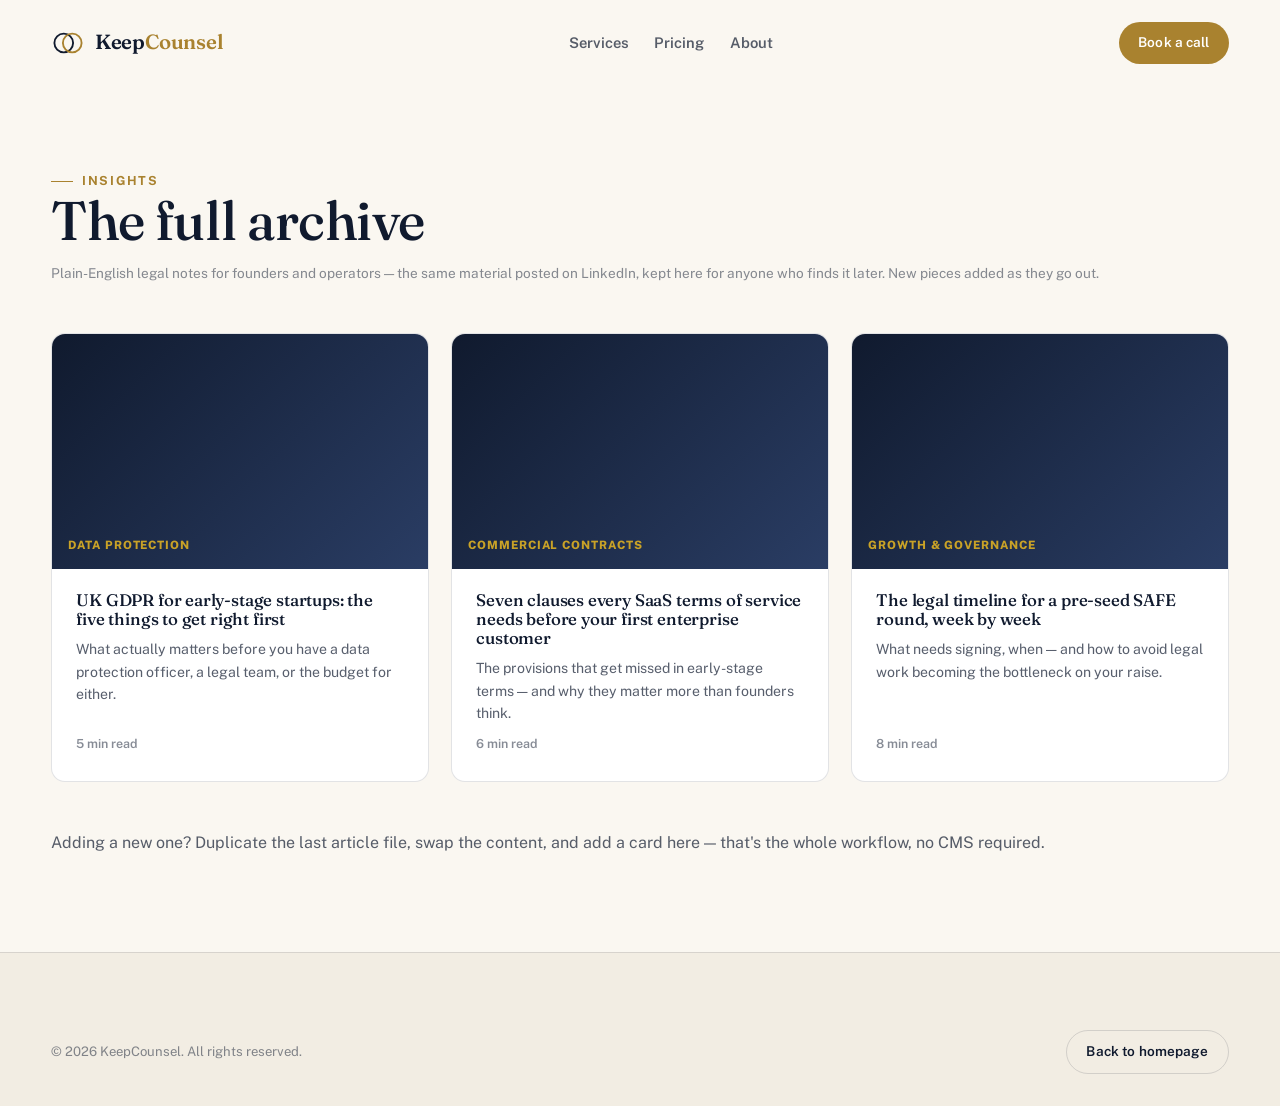
==== insights/index.html @ c29a1283 "Initial commit: KeepCounsel website" ====
<!DOCTYPE html>
<html lang="en-GB">
<head>
<meta charset="UTF-8">
<meta name="viewport" content="width=device-width, initial-scale=1">
<title>Insights Archive — KeepCounsel</title>
<meta name="description" content="Plain-English legal notes for startups, SaaS companies and tech platforms — the same material posted on LinkedIn, archived here.">
<meta name="theme-color" content="#101a2e">
<link rel="icon" href="data:image/svg+xml,%3Csvg xmlns='http://www.w3.org/2000/svg' viewBox='0 0 40 40'%3E%3Ccircle cx='15' cy='20' r='11' fill='none' stroke='%23101a2e' stroke-width='3'/%3E%3Ccircle cx='25' cy='20' r='11' fill='none' stroke='%23c9a227' stroke-width='3'/%3E%3C/svg%3E">
<link rel="preconnect" href="https://fonts.googleapis.com">
<link rel="preconnect" href="https://fonts.gstatic.com" crossorigin>
<link rel="stylesheet" href="../css/styles.css">
</head>
<body>
<a class="skip-link" href="#main">Skip to content</a>
<header class="site-header is-scrolled">
  <div class="wrap nav-inner">
    <a href="../index.html" class="brand"><span class="brand-mark" aria-hidden="true"><svg viewBox="0 0 40 40" fill="none" xmlns="http://www.w3.org/2000/svg"><circle cx="15" cy="20" r="11" stroke="currentColor" stroke-width="2.2"/><circle cx="25" cy="20" r="11" stroke="var(--gold)" stroke-width="2.2"/></svg></span><span class="brand-word"><span class="brand-keep">Keep</span><span class="brand-counsel">Counsel</span></span></a>
    <nav class="main-nav nav-links-desktop" aria-label="Primary">
      <a href="../index.html#services">Services</a>
      <a href="../index.html#pricing">Pricing</a>
      <a href="../index.html#about">About</a>
    </nav>
    <div class="nav-cta"><a href="../index.html#contact" class="btn btn-gold btn-sm">Book a call</a></div>
  </div>
</header>

<main id="main" class="legal-page">
  <div class="wrap">
    <span class="eyebrow">Insights</span>
    <h1>The full archive</h1>
    <p class="updated">Plain-English legal notes for founders and operators — the same material posted on LinkedIn, kept here for anyone who finds it later. New pieces added as they go out.</p>

    <div class="insight-grid" style="margin-top:3rem;">
      <a class="insight-card" href="gdpr-basics-for-startups.html">
        <div class="insight-media"><span>Data protection</span></div>
        <div class="insight-body">
          <h3>UK GDPR for early-stage startups: the five things to get right first</h3>
          <p>What actually matters before you have a data protection officer, a legal team, or the budget for either.</p>
          <span class="insight-meta">5 min read</span>
        </div>
      </a>
      <a class="insight-card" href="saas-terms-checklist.html">
        <div class="insight-media"><span>Commercial contracts</span></div>
        <div class="insight-body">
          <h3>Seven clauses every SaaS terms of service needs before your first enterprise customer</h3>
          <p>The provisions that get missed in early-stage terms — and why they matter more than founders think.</p>
          <span class="insight-meta">6 min read</span>
        </div>
      </a>
      <a class="insight-card" href="fundraising-legal-timeline.html">
        <div class="insight-media"><span>Growth &amp; governance</span></div>
        <div class="insight-body">
          <h3>The legal timeline for a pre-seed SAFE round, week by week</h3>
          <p>What needs signing, when — and how to avoid legal work becoming the bottleneck on your raise.</p>
          <span class="insight-meta">8 min read</span>
        </div>
      </a>
    </div>

    <p style="margin-top:3rem;color:var(--fg-muted);">Adding a new one? Duplicate the last article file, swap the content, and add a card here — that's the whole workflow, no CMS required.</p>
  </div>
</main>

<footer class="site-footer">
  <div class="wrap footer-bottom" style="border-top:none;padding-top:0;margin-top:0;">
    <span>© <span data-year>2026</span> KeepCounsel. All rights reserved.</span>
    <a href="../index.html" class="btn btn-ghost btn-sm">Back to homepage</a>
  </div>
</footer>
<script src="../js/main.js"></script>
</body>
</html>
---- css/styles.css ----
/* ==========================================================================
   KEEP COUNSEL — Design System & Styles
   A composed, established-feeling trust aesthetic for a principal legal advisor.
   ========================================================================== */

/* ---- Fonts (Google Fonts, self-hosted fallback stacks included) -------- */
@import url('https://fonts.googleapis.com/css2?family=Fraunces:opsz,wght@9..144,400;9..144,500;9..144,600;600&family=Fraunces:ital,opsz,wght@1,9..144,500&family=Public+Sans:wght@400;500;600;700&display=swap');

/* ---- Design tokens ------------------------------------------------------ */
:root {
  /* Brand palette */
  --ink: #101a2e;
  --ink-70: rgba(16, 26, 46, 0.7);
  --ink-50: rgba(16, 26, 46, 0.5);
  --ink-20: rgba(16, 26, 46, 0.14);
  --ink-10: rgba(16, 26, 46, 0.08);
  --paper: #faf7f1;
  --paper-dim: #f2ede3;
  --surface: #ffffff;
  --gold: #a9822f;
  --gold-bright: #c9a227;
  --gold-10: rgba(169, 130, 47, 0.1);
  --gold-20: rgba(169, 130, 47, 0.22);
  --green: #34573f;
  --line: rgba(16, 26, 46, 0.12);

  /* Semantic */
  --bg: var(--paper);
  --bg-alt: var(--paper-dim);
  --fg: var(--ink);
  --fg-muted: var(--ink-70);
  --fg-faint: var(--ink-50);
  --accent: var(--gold);
  --accent-strong: var(--gold-bright);
  --border: var(--line);

  /* Type */
  --font-display: 'Fraunces', 'Iowan Old Style', 'Palatino Linotype', Georgia, serif;
  --font-body: 'Public Sans', -apple-system, BlinkMacSystemFont, 'Segoe UI', Roboto, sans-serif;

  --fs-hero: clamp(2.6rem, 5.4vw + 1rem, 5.4rem);
  --fs-h1: clamp(2.1rem, 3.2vw + 1rem, 3.4rem);
  --fs-h2: clamp(1.6rem, 1.6vw + 1rem, 2.3rem);
  --fs-h3: clamp(1.15rem, 0.6vw + 1rem, 1.4rem);
  --fs-lead: clamp(1.05rem, 0.5vw + 1rem, 1.25rem);
  --fs-body: 1rem;
  --fs-small: 0.875rem;

  /* Spacing / layout */
  --gutter: clamp(1.25rem, 4vw, 3.5rem);
  --section-pad: clamp(4rem, 9vw, 8rem);
  --radius-sm: 8px;
  --radius-md: 14px;
  --radius-lg: 28px;
  --max-w: 1280px;

  /* Motion */
  --ease-out: cubic-bezier(0.16, 1, 0.3, 1);
  --ease-in-out: cubic-bezier(0.65, 0, 0.35, 1);
  --dur-fast: 220ms;
  --dur-med: 520ms;
  --dur-slow: 900ms;

  --shadow-sm: 0 1px 2px rgba(16, 26, 46, 0.06), 0 1px 1px rgba(16, 26, 46, 0.04);
  --shadow-md: 0 12px 32px -12px rgba(16, 26, 46, 0.18);
  --shadow-lg: 0 30px 60px -20px rgba(16, 26, 46, 0.28);
}

/* ---- Reset --------------------------------------------------------------*/
*, *::before, *::after { box-sizing: border-box; }
* { margin: 0; }
html { -webkit-text-size-adjust: 100%; scroll-behavior: smooth; }
body {
  font-family: var(--font-body);
  font-size: var(--fs-body);
  line-height: 1.6;
  color: var(--fg);
  background: var(--bg);
  -webkit-font-smoothing: antialiased;
  overflow-x: hidden;
}
img, svg, video { display: block; max-width: 100%; }
a { color: inherit; text-decoration: none; }
ul, ol { list-style: none; padding: 0; }
button { font: inherit; color: inherit; background: none; border: none; cursor: pointer; }
input, textarea, select { font: inherit; color: inherit; }
h1, h2, h3, h4 { font-family: var(--font-display); font-weight: 500; line-height: 1.12; letter-spacing: -0.01em; }
::selection { background: var(--gold-20); color: var(--ink); }

@media (prefers-reduced-motion: reduce) {
  html { scroll-behavior: auto; }
  *, *::before, *::after {
    animation-duration: 0.001ms !important;
    animation-iteration-count: 1 !important;
    transition-duration: 0.001ms !important;
    scroll-behavior: auto !important;
  }
}

/* Skip link */
.skip-link {
  position: absolute;
  left: -999px;
  top: 0;
  background: var(--ink);
  color: var(--paper);
  padding: 0.9rem 1.4rem;
  z-index: 999;
  border-radius: 0 0 var(--radius-sm) 0;
}
.skip-link:focus { left: 0; }

:focus-visible { outline: 2px solid var(--gold-bright); outline-offset: 3px; }

/* ---- Layout helpers -------------------------------------------------- */
.wrap {
  max-width: var(--max-w);
  margin-inline: auto;
  padding-inline: var(--gutter);
}
section { position: relative; }
.section-pad { padding-block: var(--section-pad); }
.section-pad-sm { padding-block: calc(var(--section-pad) * 0.55); }

.eyebrow {
  display: inline-flex;
  align-items: center;
  gap: 0.55rem;
  font-family: var(--font-body);
  font-size: 0.78rem;
  font-weight: 700;
  letter-spacing: 0.14em;
  text-transform: uppercase;
  color: var(--gold);
}
.eyebrow::before {
  content: '';
  width: 22px;
  height: 1px;
  background: var(--gold);
}

.section-head {
  max-width: 46rem;
  margin-bottom: clamp(2.5rem, 5vw, 4rem);
}
.section-head h2 { font-size: var(--fs-h1); margin-top: 0.75rem; }
.section-head p { font-size: var(--fs-lead); color: var(--fg-muted); margin-top: 1.1rem; max-width: 42rem; }
.section-head.center { margin-inline: auto; text-align: center; }
.section-head.center p { margin-inline: auto; }
.section-head.center .eyebrow::before { display: none; }

/* ---- Buttons ----------------------------------------------------------- */
.btn {
  display: inline-flex;
  align-items: center;
  justify-content: center;
  gap: 0.6rem;
  padding: 0.95rem 1.7rem;
  border-radius: 999px;
  font-weight: 600;
  font-size: 0.95rem;
  letter-spacing: 0.01em;
  white-space: nowrap;
  transition: transform var(--dur-fast) var(--ease-out), box-shadow var(--dur-fast) var(--ease-out), background var(--dur-fast) var(--ease-out), color var(--dur-fast) var(--ease-out);
  position: relative;
}
.btn-primary { background: var(--ink); color: var(--paper); box-shadow: var(--shadow-sm); }
.btn-primary:hover { transform: translateY(-2px); box-shadow: var(--shadow-md); background: #1a2a4a; }
.btn-gold { background: var(--gold); color: #fff; }
.btn-gold:hover { transform: translateY(-2px); box-shadow: 0 14px 28px -10px var(--gold-20); background: var(--gold-bright); }
.btn-ghost { background: transparent; border: 1px solid var(--ink-20); color: var(--ink); }
.btn-ghost:hover { border-color: var(--ink); background: var(--ink-10); }
.btn-arrow svg { transition: transform var(--dur-fast) var(--ease-out); }
.btn-arrow:hover svg { transform: translateX(4px); }
.btn-sm { padding: 0.65rem 1.2rem; font-size: 0.85rem; }
.btn-block { width: 100%; }

/* ---- Header / nav -------------------------------------------------------*/
.site-header {
  position: sticky;
  inset-inline: 0;
  top: 0;
  z-index: 100;
  padding-block: 1.35rem;
  background: var(--bg);
  transition: padding var(--dur-med) var(--ease-out), background var(--dur-med) var(--ease-out), box-shadow var(--dur-med) var(--ease-out), border-color var(--dur-med) var(--ease-out);
  border-bottom: 1px solid transparent;
}
.site-header.is-scrolled {
  padding-block: 0.8rem;
  background: rgba(250, 247, 241, 0.86);
  backdrop-filter: blur(14px) saturate(140%);
  -webkit-backdrop-filter: blur(14px) saturate(140%);
  border-bottom: 1px solid var(--border);
  box-shadow: 0 1px 0 rgba(16,26,46,0.02);
}
.nav-inner { display: flex; align-items: center; justify-content: space-between; gap: 1.5rem; }
.brand { display: flex; align-items: center; gap: 0.6rem; font-family: var(--font-display); font-size: 1.28rem; font-weight: 600; letter-spacing: -0.01em; }
.brand-keep { color: var(--ink); }
.brand-counsel { color: var(--gold); }
.brand-mark {
  width: 34px; height: 34px;
  display: flex; align-items: center; justify-content: center;
  flex-shrink: 0;
  color: var(--ink);
  transition: transform var(--dur-fast) var(--ease-out);
}
.brand-mark svg { width: 100%; height: 100%; }
.brand:hover .brand-mark { transform: translateY(-2px); }

.main-nav { display: flex; align-items: center; gap: clamp(1.2rem, 2vw, 2.4rem); }
.main-nav a {
  font-size: 0.92rem;
  font-weight: 600;
  color: var(--fg-muted);
  position: relative;
  padding-block: 0.3rem;
  transition: color var(--dur-fast) var(--ease-out);
}
.main-nav a:hover, .main-nav a.is-active { color: var(--ink); }
.main-nav a::after {
  content: '';
  position: absolute; left: 0; right: 100%; bottom: 0;
  height: 1.5px; background: var(--gold);
  transition: right var(--dur-med) var(--ease-out);
}
.main-nav a:hover::after, .main-nav a.is-active::after { right: 0; }
.nav-cta { display: flex; align-items: center; gap: 0.9rem; }
.nav-links-desktop { display: flex; }

.nav-toggle {
  display: none;
  width: 44px; height: 44px;
  border-radius: 50%;
  align-items: center; justify-content: center;
  border: 1px solid var(--ink-20);
  flex-direction: column; gap: 5px;
}
.nav-toggle span { width: 18px; height: 1.5px; background: var(--ink); transition: transform var(--dur-fast) var(--ease-out), opacity var(--dur-fast) var(--ease-out); display:block; }
.nav-toggle[aria-expanded="true"] span:nth-child(1) { transform: translateY(6.5px) rotate(45deg); }
.nav-toggle[aria-expanded="true"] span:nth-child(2) { opacity: 0; }
.nav-toggle[aria-expanded="true"] span:nth-child(3) { transform: translateY(-6.5px) rotate(-45deg); }

.mobile-nav {
  position: fixed; inset: 0; z-index: 99;
  background: var(--paper);
  display: flex; flex-direction: column;
  overflow-y: auto;
  padding: 10rem var(--gutter) 3rem;
  transform: translateY(-100%);
  opacity: 0;
  visibility: hidden;
  transition: transform var(--dur-med) var(--ease-in-out), opacity var(--dur-med) var(--ease-in-out), visibility 0s linear var(--dur-med);
}
.mobile-nav.is-open { transform: translateY(0); opacity: 1; visibility: visible; transition: transform var(--dur-med) var(--ease-in-out), opacity var(--dur-med) var(--ease-in-out); }
.mobile-nav a { display: block; font-family: var(--font-display); font-size: 2rem; padding-block: 0.6rem; border-bottom: 1px solid var(--border); }
.mobile-nav .btn { margin-top: 2rem; }

/* ---- Hero ---------------------------------------------------------------*/
.hero {
  padding-top: clamp(3rem, 6vw, 5rem);
  padding-bottom: clamp(4rem, 8vw, 6rem);
  position: relative;
  overflow: hidden;
}
.hero-bg {
  position: absolute; inset: 0; z-index: -1;
  background:
    radial-gradient(60% 55% at 82% 8%, rgba(169,130,47,0.14), transparent 60%),
    radial-gradient(50% 45% at 8% 92%, rgba(16,26,46,0.08), transparent 60%);
}
.hero-grid {
  display: grid;
  grid-template-columns: 1.1fr 0.8fr;
  gap: clamp(2rem, 5vw, 4rem);
  align-items: center;
}
.hero h1 { font-size: var(--fs-hero); text-wrap: balance; }
.hero h1 em { font-style: italic; color: var(--gold); }
.hero h1 .hl { color: var(--gold); font-style: italic; }
.hero-lead { font-size: var(--fs-lead); color: var(--fg-muted); max-width: 34rem; margin-top: 1.5rem; }
.hero-actions { display: flex; align-items: center; gap: 1.1rem; margin-top: 2.2rem; flex-wrap: wrap; }
.hero-note { font-size: var(--fs-small); color: var(--fg-faint); margin-top: 1.4rem; }

.hero-badges { display: flex; flex-wrap: wrap; gap: 0.6rem 1rem; margin-top: 2.6rem; }
.badge {
  display: inline-flex; align-items: center; gap: 0.5rem;
  font-size: 0.8rem; font-weight: 600; color: var(--fg-muted);
  padding: 0.5rem 0.9rem;
  border: 1px solid var(--border);
  border-radius: 999px;
  background: var(--surface);
}
.badge svg { color: var(--gold); flex-shrink: 0; }

.hero-panel {
  position: relative;
  background: var(--ink);
  color: var(--paper);
  border-radius: var(--radius-lg);
  padding: clamp(1.8rem, 3vw, 2.6rem);
  box-shadow: var(--shadow-lg);
}
.hero-panel::before {
  content: '';
  position: absolute; inset: 0;
  border-radius: inherit;
  padding: 1px;
  background: linear-gradient(160deg, rgba(201,162,39,0.55), transparent 40%);
  -webkit-mask: linear-gradient(#000 0 0) content-box, linear-gradient(#000 0 0);
  -webkit-mask-composite: xor; mask-composite: exclude;
  pointer-events: none;
}
.hero-panel-label { font-size: 0.78rem; letter-spacing: 0.12em; text-transform: uppercase; color: var(--gold-bright); font-weight: 700; }
.hero-stat-grid { display: grid; grid-template-columns: 1fr 1fr; gap: 1.6rem; margin-top: 1.6rem; }
.hero-stat .num { font-family: var(--font-display); font-size: clamp(1.8rem, 2.6vw, 2.4rem); font-weight: 600; }
.hero-stat .label { font-size: 0.82rem; color: rgba(250,247,241,0.62); margin-top: 0.2rem; }
.hero-panel-quote { margin-top: 1.8rem; padding-top: 1.6rem; border-top: 1px solid rgba(250,247,241,0.14); font-family: var(--font-display); font-size: 1.05rem; font-style: italic; line-height: 1.5; }
.hero-panel-quote cite { display: block; margin-top: 0.9rem; font-family: var(--font-body); font-style: normal; font-size: 0.8rem; color: rgba(250,247,241,0.62); }

/* ---- Logo / trust strip ---------------------------------------------- */
.trust-strip { border-top: 1px solid var(--border); border-bottom: 1px solid var(--border); background: var(--surface); }
.trust-strip .wrap { display: flex; flex-wrap: wrap; align-items: center; justify-content: space-between; gap: 1.6rem 2.4rem; padding-block: 1.9rem; }
.trust-item { display: flex; align-items: center; gap: 0.65rem; font-size: 0.86rem; font-weight: 600; color: var(--fg-muted); }
.trust-item svg { color: var(--gold); flex-shrink: 0; }

/* ---- Cards / services --------------------------------------------------*/
.services-grid { display: grid; grid-template-columns: repeat(3, 1fr); gap: 1.4rem; }
.service-card {
  background: var(--surface);
  border: 1px solid var(--border);
  border-radius: var(--radius-md);
  padding: clamp(1.6rem, 2vw, 2.1rem);
  transition: transform var(--dur-med) var(--ease-out), box-shadow var(--dur-med) var(--ease-out), border-color var(--dur-med) var(--ease-out);
}
.service-card:hover { transform: translateY(-6px); box-shadow: var(--shadow-md); border-color: var(--ink-20); }
.service-icon {
  width: 46px; height: 46px; border-radius: 12px;
  background: var(--gold-10);
  color: var(--gold);
  display: flex; align-items: center; justify-content: center;
  margin-bottom: 1.3rem;
}
.service-card h3 { font-size: var(--fs-h3); margin-bottom: 0.6rem; }
.service-card p { color: var(--fg-muted); font-size: 0.94rem; }
.service-card .tags { display: flex; flex-wrap: wrap; gap: 0.4rem; margin-top: 1.1rem; }
.service-card .tags span { font-size: 0.72rem; font-weight: 700; letter-spacing: 0.03em; color: var(--fg-faint); background: var(--bg-alt); padding: 0.28rem 0.6rem; border-radius: 999px; }

/* ---- Sectors ------------------------------------------------------------*/
.sector-row { display: flex; flex-wrap: wrap; gap: 0.9rem; }
.sector-pill {
  display: flex; align-items: center; gap: 0.7rem;
  padding: 0.85rem 1.3rem;
  border-radius: 999px;
  border: 1px solid var(--border);
  background: var(--surface);
  font-weight: 600; font-size: 0.92rem;
  transition: transform var(--dur-fast) var(--ease-out), border-color var(--dur-fast) var(--ease-out), background var(--dur-fast) var(--ease-out);
}
.sector-pill:hover { border-color: var(--gold); background: var(--gold-10); transform: translateY(-3px); }
.sector-pill svg { color: var(--gold); }
.sector-pill.sector-more { background: var(--ink); color: var(--paper); border-color: var(--ink); }
.sector-pill.sector-more:hover { background: var(--gold); border-color: var(--gold); }
.sector-pill.sector-more svg { color: var(--gold-bright); }

/* ---- Process --------------------------------------------------------- */
.process-list { display: grid; grid-template-columns: repeat(4, 1fr); gap: 1.5rem; counter-reset: step; }
.process-step { position: relative; padding-top: 2.2rem; }
.process-step::before {
  counter-increment: step;
  content: counter(step, decimal-leading-zero);
  font-family: var(--font-display);
  font-size: 1rem;
  color: var(--gold);
  font-weight: 600;
}
.process-step h3 { font-size: 1.1rem; margin: 0.9rem 0 0.5rem; }
.process-step p { color: var(--fg-muted); font-size: 0.92rem; }
.process-line { position: absolute; top: 0.6rem; left: -0.8rem; right: 0; height: 1px; background: var(--border); display: none; }
.process-step:not(:first-child) .process-line { display: block; }

/* ---- Pricing --------------------------------------------------------- */
.pricing-tabs { display: inline-flex; gap: 0.35rem; padding: 0.4rem; background: var(--bg-alt); border: 1px solid var(--border); border-radius: 999px; margin-bottom: 1.6rem; }
.pricing-tab { display: inline-flex; align-items: center; gap: 0.5rem; padding: 0.75rem 1.4rem; border-radius: 999px; font-weight: 700; font-size: 0.92rem; color: var(--fg-muted); transition: background var(--dur-fast), color var(--dur-fast), box-shadow var(--dur-fast); }
.pricing-tab svg { flex-shrink: 0; opacity: 0.7; }
.pricing-tab.is-active svg { opacity: 1; color: var(--gold-bright); }
.pricing-tab.is-active { box-shadow: var(--shadow-sm); }
.panel-kicker { display: flex; align-items: center; gap: 0.6rem; font-family: var(--font-display); font-size: 1.1rem; color: var(--fg); margin-bottom: 1.8rem; padding-bottom: 1.2rem; border-bottom: 1px solid var(--border); }
.panel-kicker svg { color: var(--gold); flex-shrink: 0; }
.panel-kicker strong { font-weight: 600; }
.panel-kicker span.sub { font-family: var(--font-body); font-size: 0.88rem; color: var(--fg-muted); font-weight: 400; }
.rate-compare { max-width: 34rem; margin: 1.6rem auto 0; text-align: center; font-size: 0.92rem; color: var(--fg-muted); background: var(--bg-alt); border: 1px solid var(--border); border-radius: var(--radius-md); padding: 0.9rem 1.4rem; }
.rate-compare strong { color: var(--fg); }
.pricing-tab.is-active { background: var(--ink); color: var(--paper); }
.pricing-panels { position: relative; }
.pricing-panel { display: none; }
.pricing-panel.is-active { display: block; animation: fadeUp var(--dur-med) var(--ease-out); }

.fee-grid { display: grid; grid-template-columns: repeat(2, 1fr); gap: 1.2rem; }
.fee-card { background: var(--surface); border: 1px solid var(--border); border-radius: var(--radius-md); padding: 1.7rem; display: flex; flex-direction: column; gap: 0.9rem; }
.fee-card-top { display: flex; align-items: baseline; justify-content: space-between; gap: 1rem; }
.fee-card h3 { font-size: 1.15rem; }
.fee-price { font-family: var(--font-display); font-size: 1.4rem; color: var(--gold); white-space: nowrap; }
.fee-card p { color: var(--fg-muted); font-size: 0.92rem; }

.retainer-grid { display: grid; grid-template-columns: repeat(3, 1fr); gap: 1.4rem; }
.retainer-card { position: relative; background: var(--surface); border: 1px solid var(--border); border-radius: var(--radius-lg); padding: 2rem 1.7rem; display: flex; flex-direction: column; }
.retainer-card.is-popular { border-color: var(--gold); box-shadow: 0 20px 45px -22px var(--gold-20); }
.retainer-badge { position: absolute; top: -13px; left: 1.7rem; background: var(--gold); color: #fff; font-size: 0.7rem; font-weight: 800; letter-spacing: 0.06em; padding: 0.35rem 0.75rem; border-radius: 999px; text-transform: uppercase; }
.retainer-card h3 { font-size: 1.2rem; }
.retainer-hours { font-size: 0.85rem; color: var(--gold); font-weight: 700; margin-top: 0.4rem; }
.retainer-price { font-family: var(--font-display); font-size: 2.1rem; margin-top: 1rem; }
.retainer-price span { font-family: var(--font-body); font-size: 0.85rem; color: var(--fg-faint); font-weight: 600; }
.retainer-card p.desc { color: var(--fg-muted); font-size: 0.9rem; margin-top: 0.6rem; }
.retainer-list { margin-top: 1.4rem; display: flex; flex-direction: column; gap: 0.65rem; flex-grow: 1; }
.retainer-list li { display: flex; gap: 0.6rem; font-size: 0.88rem; color: var(--fg-muted); align-items: flex-start; }
.retainer-list svg { flex-shrink: 0; margin-top: 0.15rem; color: var(--green); }
.retainer-card .btn { margin-top: 1.6rem; }

.bespoke-panel { background: var(--ink); color: var(--paper); border-radius: var(--radius-lg); padding: clamp(2rem, 5vw, 3.4rem); display: grid; grid-template-columns: 1.2fr 0.8fr; gap: 2.5rem; align-items: center; }
.bespoke-panel h3 { font-size: var(--fs-h2); color: var(--paper); }
.bespoke-panel p { color: rgba(250,247,241,0.72); margin-top: 1rem; }
.bespoke-list { display: flex; flex-direction: column; gap: 0.9rem; }
.bespoke-list li { display: flex; align-items: center; gap: 0.7rem; font-weight: 600; font-size: 0.94rem; }
.bespoke-list svg { color: var(--gold-bright); flex-shrink: 0; }
.pricing-note { text-align: center; color: var(--fg-faint); font-size: 0.85rem; margin-top: 2rem; }

/* ---- About / why (no portrait — credential card grid) ------------------ */
.credential-grid { display: grid; grid-template-columns: repeat(2, 1fr); gap: 1.2rem; }
.credential-card {
  background: var(--surface); border: 1px solid var(--border); border-radius: var(--radius-md);
  padding: 1.6rem; display: flex; gap: 1rem; align-items: flex-start;
  transition: transform var(--dur-med) var(--ease-out), box-shadow var(--dur-med) var(--ease-out), border-color var(--dur-med) var(--ease-out);
}
.credential-card:hover { transform: translateY(-5px); box-shadow: var(--shadow-md); border-color: var(--ink-20); }
.credential-card .icon {
  width: 42px; height: 42px; border-radius: 11px; background: var(--gold-10); color: var(--gold);
  display: flex; align-items: center; justify-content: center; flex-shrink: 0;
}
.credential-card strong { display: block; font-size: 1rem; margin-bottom: 0.35rem; }
.credential-card span { color: var(--fg-muted); font-size: 0.9rem; }
.about-copy p { color: var(--fg-muted); margin-bottom: 1.1rem; }
.about-copy p:first-of-type { font-size: var(--fs-lead); color: var(--fg); }

/* ---- Downloadable guide (lead capture) -----------------------------------*/
.lead-panel {
  background: var(--surface); border: 1px solid var(--border); border-radius: var(--radius-lg);
  padding: clamp(1.8rem, 4vw, 3rem); display: grid; grid-template-columns: 1.1fr 0.9fr; gap: clamp(2rem, 4vw, 3.5rem); align-items: center;
}
.lead-panel-copy h3 { font-size: var(--fs-h2); margin-bottom: 0.9rem; }
.lead-panel-copy p { color: var(--fg-muted); margin-bottom: 1.2rem; }
.lead-points { display: flex; flex-direction: column; gap: 0.7rem; }
.lead-points li { display: flex; gap: 0.6rem; font-size: 0.92rem; color: var(--fg-muted); align-items: flex-start; }
.lead-points svg { color: var(--gold); flex-shrink: 0; margin-top: 0.2rem; }
.lead-form { background: var(--bg-alt); border: 1px solid var(--border); border-radius: var(--radius-md); padding: 1.8rem; }
.lead-form .field label { color: var(--fg); }
.lead-form .field input { background: var(--surface); border: 1px solid var(--border); color: var(--fg); }
.lead-form .field input::placeholder { color: var(--fg-faint); }
.lead-form .field input:focus { border-color: var(--gold); outline: none; }
.lead-form-foot { font-size: 0.76rem; color: var(--fg-faint); margin-top: 0.9rem; }
.lead-archive-note { text-align: center; margin-top: 2rem; font-size: 0.88rem; color: var(--fg-faint); }
.lead-archive-note a { color: var(--gold); text-decoration: underline; text-underline-offset: 2px; }

/* ---- AI Contract Review section ----------------------------------------*/
.ai-review-panel {
  background: var(--surface); border: 1px solid var(--border); border-radius: var(--radius-lg);
  padding: clamp(1.8rem, 4vw, 3rem); display: grid; grid-template-columns: 1fr 1fr; gap: clamp(2rem, 4vw, 3.5rem);
}
.dropzone {
  border: 2px dashed var(--ink-20); border-radius: var(--radius-md);
  padding: clamp(2rem, 4vw, 3rem) 1.5rem; text-align: center;
  display: flex; flex-direction: column; align-items: center; gap: 0.9rem;
  cursor: pointer; transition: border-color var(--dur-fast), background var(--dur-fast);
  background: var(--bg-alt);
}
.dropzone:hover, .dropzone.is-dragover { border-color: var(--gold); background: var(--gold-10); }
.dropzone .dz-icon { width: 52px; height: 52px; border-radius: 50%; background: var(--surface); border: 1px solid var(--border); display: flex; align-items: center; justify-content: center; color: var(--gold); }
.dropzone strong { font-size: 1rem; }
.dropzone span.hint { font-size: 0.82rem; color: var(--fg-faint); }
.dropzone input[type="file"] { position: absolute; width: 1px; height: 1px; opacity: 0; overflow: hidden; }
.dropzone-file {
  display: none; align-items: center; justify-content: space-between; gap: 0.8rem;
  background: var(--surface); border: 1px solid var(--gold-20); border-radius: var(--radius-sm);
  padding: 0.8rem 1rem; margin-top: 0.6rem; font-size: 0.88rem; font-weight: 600;
}
.dropzone-file.is-visible { display: flex; }
.dropzone-file button { color: var(--fg-faint); flex-shrink: 0; }
.dropzone-note { font-size: 0.78rem; color: var(--fg-faint); margin-top: 0.9rem; text-align: center; }

.ai-review-copy h3 { font-size: var(--fs-h2); margin-bottom: 0.9rem; }
.ai-review-copy p { color: var(--fg-muted); margin-bottom: 1.2rem; }
.ai-review-points { display: flex; flex-direction: column; gap: 0.7rem; margin-top: 1.2rem; }
.ai-review-points li { display: flex; gap: 0.6rem; font-size: 0.9rem; color: var(--fg-muted); align-items: flex-start; }
.ai-review-points svg { color: var(--gold); flex-shrink: 0; margin-top: 0.2rem; }

.tier-grid { display: grid; grid-template-columns: repeat(2, 1fr); gap: 1.2rem; margin-top: 2.2rem; }
.tier-card { border: 1px solid var(--border); border-radius: var(--radius-md); padding: 1.5rem; background: var(--surface); display: flex; flex-direction: column; gap: 0.7rem; }
.tier-card.is-recommended { border-color: var(--gold); box-shadow: 0 16px 34px -20px var(--gold-20); position: relative; }
.tier-card .tier-name { font-weight: 700; font-size: 0.95rem; }
.tier-card .tier-price { font-family: var(--font-display); font-size: 1.9rem; color: var(--gold); }
.tier-card .tier-price span { font-family: var(--font-body); font-size: 0.82rem; color: var(--fg-faint); font-weight: 600; }
.tier-card p { color: var(--fg-muted); font-size: 0.86rem; margin: 0; }

.redline-demo { margin-top: 2.6rem; background: var(--ink); border-radius: var(--radius-md); padding: 1.6rem 1.8rem; color: var(--paper); }
.redline-demo .rd-label { font-size: 0.75rem; letter-spacing: 0.08em; text-transform: uppercase; color: var(--gold-bright); font-weight: 700; margin-bottom: 0.9rem; display: block; }
.redline-demo .rd-clause { font-family: 'Fraunces', serif; font-size: 0.98rem; line-height: 1.7; }
.redline-demo .rd-old { color: #e8a3a3; text-decoration: line-through; opacity: 0.8; }
.redline-demo .rd-new { color: var(--gold-bright); text-decoration: underline; text-underline-offset: 3px; }
.redline-demo .rd-annotation { margin-top: 1rem; padding-top: 1rem; border-top: 1px solid rgba(250,247,241,0.14); font-size: 0.84rem; color: rgba(250,247,241,0.72); display: flex; gap: 0.6rem; align-items: flex-start; }
.redline-demo .rd-annotation svg { color: var(--gold-bright); flex-shrink: 0; margin-top: 0.15rem; }

/* ---- Pricing extras: discount callout + payment options ----------------*/
.discount-callout {
  display: flex; align-items: center; gap: 1rem; flex-wrap: wrap;
  background: linear-gradient(120deg, var(--gold-10), transparent);
  border: 1px solid var(--gold-20); border-radius: var(--radius-md);
  padding: 1.2rem 1.5rem; margin-bottom: 1.8rem;
}
.discount-callout .badge-lg {
  flex-shrink: 0; background: var(--gold); color: #fff; font-family: var(--font-display); font-weight: 600;
  font-size: 1.1rem; padding: 0.6rem 1.1rem; border-radius: var(--radius-sm); white-space: nowrap;
}
.discount-callout p { margin: 0; font-size: 0.92rem; color: var(--fg); }
.discount-callout strong { color: var(--gold); }

.payment-strip {
  margin-top: 1.6rem; padding-top: 1.6rem; border-top: 1px solid var(--border);
  display: flex; flex-wrap: wrap; align-items: center; gap: 0.6rem 1rem; justify-content: center; text-align: center;
}
.payment-strip span.label { font-size: 0.82rem; font-weight: 700; color: var(--fg-faint); }
.payment-strip .pay-chip { display: inline-flex; align-items: center; gap: 0.4rem; font-size: 0.82rem; font-weight: 600; color: var(--fg-muted); background: var(--bg-alt); padding: 0.35rem 0.75rem; border-radius: 999px; }

/* ---- Testimonials ---------------------------------------------------- */
.testi-wrap { position: relative; max-width: 52rem; margin-inline: auto; text-align: center; }
.testi-slide { display: none; }
.testi-slide.is-active { display: block; animation: fadeUp var(--dur-med) var(--ease-out); }
.testi-slide blockquote { font-family: var(--font-display); font-size: clamp(1.35rem, 2.4vw, 1.9rem); line-height: 1.4; font-weight: 500; }
.testi-slide .author { margin-top: 1.6rem; display: flex; align-items: center; justify-content: center; gap: 0.8rem; }
.testi-avatar { width: 42px; height: 42px; border-radius: 50%; background: var(--gold-10); color: var(--gold); display: flex; align-items: center; justify-content: center; font-weight: 700; font-family: var(--font-display); }
.testi-author-info { text-align: left; }
.testi-author-info strong { display: block; font-size: 0.92rem; }
.testi-author-info span { font-size: 0.8rem; color: var(--fg-faint); }
.testi-dots { display: flex; justify-content: center; gap: 0.55rem; margin-top: 2.4rem; }
.testi-dot { width: 8px; height: 8px; border-radius: 50%; background: var(--ink-20); transition: background var(--dur-fast), transform var(--dur-fast); }
.testi-dot.is-active { background: var(--gold); transform: scale(1.3); }

/* ---- FAQ ------------------------------------------------------------- */
.faq-list { max-width: 46rem; margin-inline: auto; display: flex; flex-direction: column; gap: 0.9rem; }
.faq-item { border: 1px solid var(--border); border-radius: var(--radius-md); background: var(--surface); overflow: hidden; }
.faq-q { width: 100%; display: flex; align-items: center; justify-content: space-between; gap: 1rem; padding: 1.3rem 1.5rem; text-align: left; font-weight: 600; font-size: 1rem; }
.faq-q .plus { flex-shrink: 0; width: 22px; height: 22px; position: relative; }
.faq-q .plus::before, .faq-q .plus::after { content: ''; position: absolute; background: var(--ink); transition: transform var(--dur-fast) var(--ease-out); }
.faq-q .plus::before { top: 50%; left: 0; right: 0; height: 1.5px; transform: translateY(-50%); }
.faq-q .plus::after { left: 50%; top: 0; bottom: 0; width: 1.5px; transform: translateX(-50%); }
.faq-item.is-open .plus::after { transform: translateX(-50%) rotate(90deg); opacity: 0; }
.faq-a { max-height: 0; overflow: hidden; transition: max-height var(--dur-med) var(--ease-in-out); }
.faq-a-inner { padding: 0 1.5rem 1.4rem; color: var(--fg-muted); font-size: 0.94rem; }

/* ---- Insights ---------------------------------------------------------- */
.insight-grid { display: grid; grid-template-columns: repeat(3, 1fr); gap: 1.4rem; }
.insight-card { border: 1px solid var(--border); border-radius: var(--radius-md); background: var(--surface); overflow: hidden; display: flex; flex-direction: column; transition: transform var(--dur-med) var(--ease-out), box-shadow var(--dur-med) var(--ease-out); }
.insight-card:hover { transform: translateY(-6px); box-shadow: var(--shadow-md); }
.insight-media { aspect-ratio: 16/10; background: linear-gradient(135deg, var(--ink), #2a3d64); position: relative; }
.insight-media span { position: absolute; bottom: 0.9rem; left: 1rem; color: var(--gold-bright); font-size: 0.72rem; font-weight: 800; text-transform: uppercase; letter-spacing: 0.08em; }
.insight-body { padding: 1.4rem 1.5rem 1.7rem; display: flex; flex-direction: column; gap: 0.6rem; flex-grow: 1; }
.insight-body h3 { font-size: 1.05rem; }
.insight-body p { color: var(--fg-muted); font-size: 0.88rem; flex-grow: 1; }
.insight-meta { font-size: 0.78rem; color: var(--fg-faint); font-weight: 600; }

/* ---- CTA / contact ---------------------------------------------------- */
.cta-band { background: var(--ink); color: var(--paper); border-radius: var(--radius-lg); padding: clamp(2.6rem, 6vw, 4.5rem); position: relative; overflow: hidden; }
.cta-band::before { content: ''; position: absolute; inset: 0; background: radial-gradient(60% 90% at 90% 0%, rgba(201,162,39,0.22), transparent 60%); }
.cta-grid { position: relative; display: grid; grid-template-columns: 1.1fr 0.9fr; gap: 3rem; align-items: start; }
.cta-grid h2 { color: var(--paper); font-size: var(--fs-h1); }
.cta-grid > div > p { color: rgba(250,247,241,0.72); margin-top: 1rem; max-width: 30rem; }
.cta-form { background: rgba(250,247,241,0.06); border: 1px solid rgba(250,247,241,0.16); border-radius: var(--radius-md); padding: 1.8rem; backdrop-filter: blur(6px); }
.field { margin-bottom: 1rem; }
.field label { display: block; font-size: 0.8rem; font-weight: 600; margin-bottom: 0.45rem; color: rgba(250,247,241,0.8); }
.field input, .field textarea, .field select {
  width: 100%; padding: 0.85rem 1rem; border-radius: 10px;
  border: 1px solid rgba(250,247,241,0.22);
  background: rgba(250,247,241,0.06); color: var(--paper);
  transition: border-color var(--dur-fast);
}
.field input::placeholder, .field textarea::placeholder { color: rgba(250,247,241,0.4); }
.field input:focus, .field textarea:focus, .field select:focus { border-color: var(--gold-bright); outline: none; }
.field textarea { resize: vertical; min-height: 90px; }
.cta-form-foot { font-size: 0.76rem; color: rgba(250,247,241,0.5); margin-top: 0.9rem; }
.form-success { display: none; text-align: center; padding: 2rem 0; }
.form-success.is-visible { display: block; }
.form-success svg { color: var(--gold-bright); margin-inline: auto; margin-bottom: 1rem; }

.contact-strip { display: flex; flex-wrap: wrap; gap: 1.6rem 2.6rem; margin-top: 2.2rem; }
.contact-item { display: flex; align-items: center; gap: 0.7rem; }
.contact-item svg { color: var(--gold-bright); }
.contact-item a, .contact-item span { font-weight: 600; }

/* ---- Footer -------------------------------------------------------------*/
.site-footer { background: var(--bg-alt); border-top: 1px solid var(--border); padding-block: clamp(3rem, 6vw, 5rem) 2rem; }
.footer-top { display: grid; grid-template-columns: 1.4fr 0.8fr 0.8fr 1fr; gap: 2.5rem; padding-bottom: 3rem; border-bottom: 1px solid var(--border); }
.footer-brand p { color: var(--fg-muted); font-size: 0.9rem; margin-top: 1rem; max-width: 24rem; }
.footer-col h4 { font-size: 0.8rem; text-transform: uppercase; letter-spacing: 0.08em; margin-bottom: 1rem; color: var(--fg-faint); }
.footer-col ul { display: flex; flex-direction: column; gap: 0.65rem; }
.footer-col a { font-size: 0.9rem; color: var(--fg-muted); transition: color var(--dur-fast); }
.footer-col a:hover { color: var(--ink); }
.footer-reg { padding-top: 2rem; display: flex; flex-direction: column; gap: 0.6rem; }
.footer-reg p { font-size: 0.78rem; color: var(--fg-faint); line-height: 1.7; max-width: 68rem; }
.footer-bottom { display: flex; justify-content: space-between; align-items: center; flex-wrap: wrap; gap: 1rem; margin-top: 1.6rem; padding-top: 1.6rem; border-top: 1px solid var(--border); font-size: 0.82rem; color: var(--fg-faint); }
.footer-social { display: flex; gap: 0.8rem; }
.footer-social a { width: 36px; height: 36px; border-radius: 50%; border: 1px solid var(--border); display: flex; align-items: center; justify-content: center; transition: background var(--dur-fast), border-color var(--dur-fast); }
.footer-social a:hover { background: var(--ink); color: var(--paper); border-color: var(--ink); }

.back-to-top {
  position: fixed; right: clamp(1rem, 3vw, 2.2rem); bottom: clamp(1rem, 3vw, 2.2rem);
  width: 48px; height: 48px; border-radius: 50%;
  background: var(--ink); color: var(--paper);
  display: flex; align-items: center; justify-content: center;
  box-shadow: var(--shadow-md);
  opacity: 0; pointer-events: none; transform: translateY(10px);
  transition: opacity var(--dur-fast), transform var(--dur-fast);
  z-index: 60;
}
.back-to-top.is-visible { opacity: 1; pointer-events: auto; transform: translateY(0); }

/* ---- Scroll reveal ------------------------------------------------------*/
[data-reveal] { opacity: 0; transform: translateY(28px); transition: opacity var(--dur-slow) var(--ease-out), transform var(--dur-slow) var(--ease-out); }
[data-reveal].is-visible { opacity: 1; transform: translateY(0); }
[data-reveal-group] > * { transition-delay: calc(var(--i, 0) * 90ms); }

/* ---- Hero load-in sequence (fires on page load, not scroll-dependent) --- */
[data-load] { opacity: 0; transform: translateY(22px); transition: opacity 900ms var(--ease-out), transform 900ms var(--ease-out); }
[data-load].is-loaded { opacity: 1; transform: translateY(0); }
[data-load="1"] { transition-delay: 120ms; }
[data-load="2"] { transition-delay: 280ms; }
[data-load="3"] { transition-delay: 440ms; }
[data-load="4"] { transition-delay: 580ms; }
[data-load="5"] { transition-delay: 700ms; }
.hero-panel[data-load] { transform: translateY(22px) translateX(0); }
.hero-panel[data-load].is-loaded { transform: translateY(0) translateX(0); }

@keyframes fadeUp { from { opacity: 0; transform: translateY(14px); } to { opacity: 1; transform: translateY(0); } }
@keyframes floatSlow { 0%, 100% { transform: translate(0,0); } 50% { transform: translate(-16px, 18px); } }

.deco-blob { position: absolute; border-radius: 50%; filter: blur(60px); opacity: 0.55; z-index: -1; animation: floatSlow 11s ease-in-out infinite; }

/* ---- Ambient CTA shimmer (subtle, looping, disabled on reduced motion) -- */
@keyframes shimmerSweep { 0% { transform: translateX(-130%) skewX(-12deg); } 100% { transform: translateX(230%) skewX(-12deg); } }
.btn-shimmer { position: relative; overflow: hidden; }
.btn-shimmer::after {
  content: '';
  position: absolute; top: 0; bottom: 0; left: 0; width: 40%;
  background: linear-gradient(90deg, transparent, rgba(255,255,255,0.35), transparent);
  animation: shimmerSweep 3.4s ease-in-out infinite;
  animation-delay: 1.2s;
}
@media (prefers-reduced-motion: reduce) { .btn-shimmer::after { display: none; } }

/* ---- Animated underline for hero highlight word -------------------------*/
@keyframes underlineGrow { from { transform: scaleX(0); } to { transform: scaleX(1); } }
.hero h1 .hl { position: relative; display: inline-block; }
.hero h1 .hl::after {
  content: '';
  position: absolute; left: -2%; right: -2%; bottom: 0.08em; height: 0.22em;
  background: var(--gold-20); z-index: -1; border-radius: 3px;
  transform-origin: left center; transform: scaleX(0);
  animation: underlineGrow 700ms var(--ease-out) 1.1s forwards;
}
@media (prefers-reduced-motion: reduce) { .hero h1 .hl::after { animation: none; transform: scaleX(1); } }

/* ---- Utility banner (announcement) --------------------------------------*/
.pre-header { background: var(--ink); color: var(--paper); text-align: center; padding: 0.55rem 1rem; font-size: 0.8rem; font-weight: 600; letter-spacing: 0.02em; }
.pre-header a { text-decoration: underline; text-underline-offset: 2px; color: var(--gold-bright); }

/* ---- Legal pages ---------------------------------------------------------*/
.legal-page { padding-top: clamp(3rem, 6vw, 5rem); padding-bottom: 6rem; }
.legal-page h1 { font-size: var(--fs-h1); }
.legal-page .updated { color: var(--fg-faint); font-size: 0.85rem; margin-top: 0.7rem; }
.legal-body { max-width: 46rem; margin-top: 3rem; display: flex; flex-direction: column; gap: 1.6rem; }
.legal-body h2 { font-size: 1.3rem; margin-top: 1rem; }
.legal-body h3 { font-size: 1.05rem; }
.legal-body p, .legal-body li { color: var(--fg-muted); font-size: 0.96rem; }
.legal-body ul { list-style: disc; padding-left: 1.4rem; display: flex; flex-direction: column; gap: 0.5rem; }
.legal-body a { color: var(--gold); text-decoration: underline; text-underline-offset: 2px; }

/* ---- Responsive ---------------------------------------------------------*/
@media (max-width: 1020px) {
  .hero-grid { grid-template-columns: 1fr; }
  .hero-panel { max-width: 32rem; }
  .services-grid { grid-template-columns: repeat(2, 1fr); }
  .process-list { grid-template-columns: repeat(2, 1fr); }
  .retainer-grid { grid-template-columns: 1fr; max-width: 26rem; margin-inline: auto; }
  .fee-grid { grid-template-columns: 1fr; }
  .credential-grid { grid-template-columns: 1fr; }
  .bespoke-panel { grid-template-columns: 1fr; }
  .ai-review-panel { grid-template-columns: 1fr; }
  .ai-review-copy { order: -1; }
  .lead-panel { grid-template-columns: 1fr; }
  .cta-grid { grid-template-columns: 1fr; }
  .insight-grid { grid-template-columns: repeat(2, 1fr); }
  .footer-top { grid-template-columns: 1fr 1fr; }
}

@media (max-width: 720px) {
  .nav-links-desktop, .nav-cta .btn-ghost { display: none; }
  .nav-toggle { display: flex; }
  .services-grid, .process-list, .insight-grid, .tier-grid { grid-template-columns: 1fr; }
  .trust-strip .wrap { justify-content: flex-start; gap: 1.2rem 2rem; }
  .footer-top { grid-template-columns: 1fr; gap: 2rem; }
  .hero-stat-grid { gap: 1.2rem; }
}

@media (max-width: 480px) {
  .btn { width: 100%; }
  .hero-actions { flex-direction: column; align-items: stretch; }
  .hero-actions .btn { width: 100%; }
}

@media (max-width: 400px) {
  .brand { font-size: 1.02rem; gap: 0.5rem; }
  .brand-mark { width: 32px; height: 32px; font-size: 0.82rem; }
  .nav-cta { gap: 0.5rem; }
  .nav-cta .btn-sm { padding: 0.6rem 1rem; font-size: 0.82rem; }
}
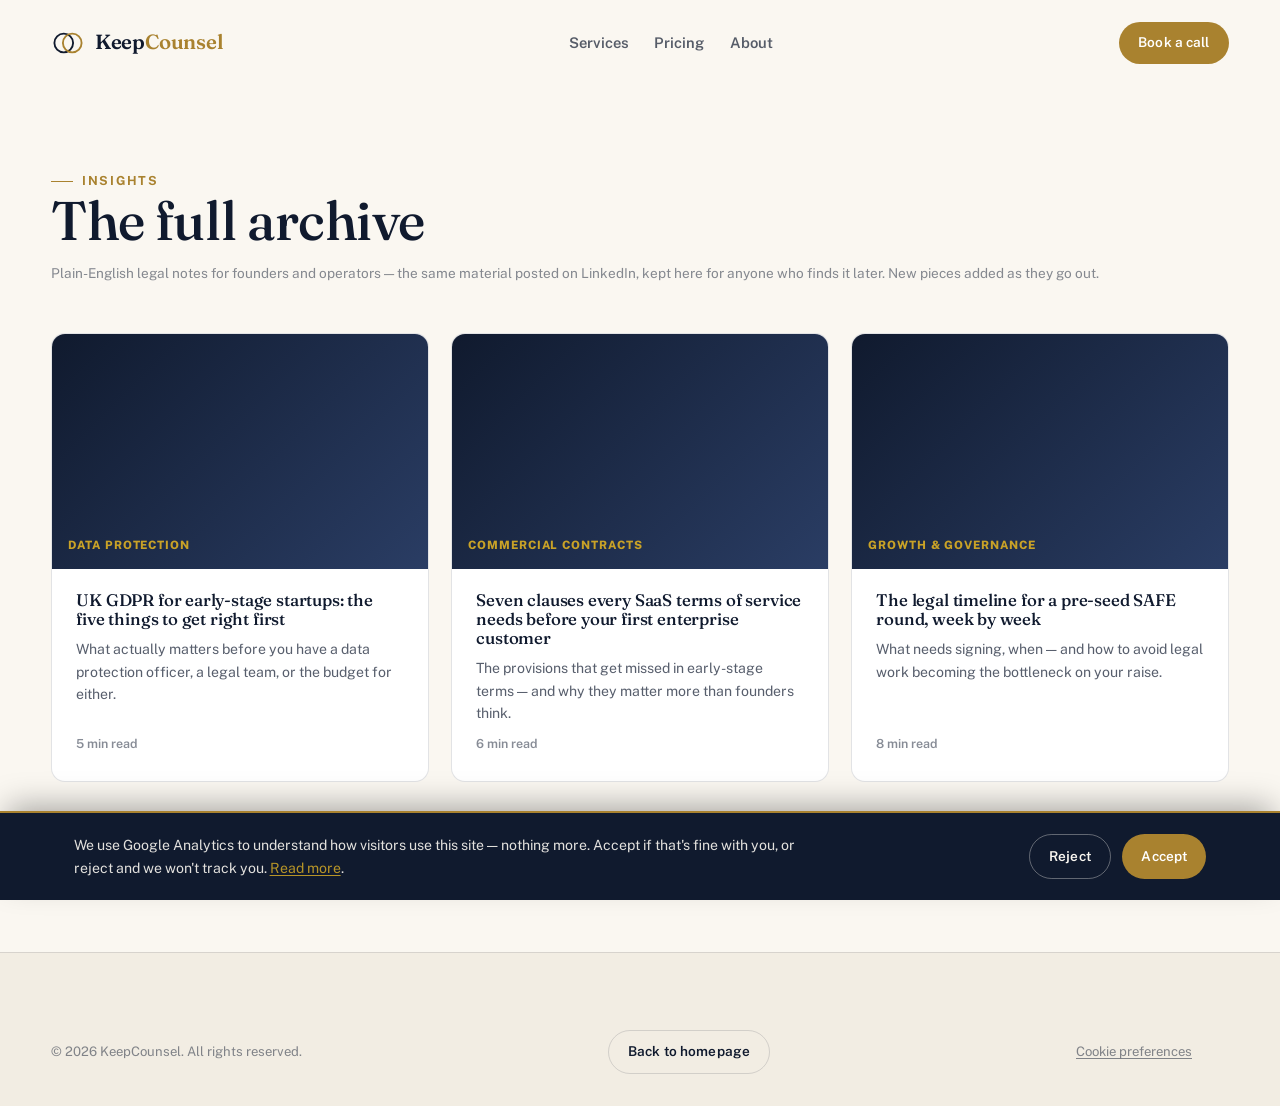
==== commit 2873488d: "Add GA4-gated cookie consent banner (accept/reject/reopen), update Privacy Policy cookies section, f" ====
--- a/insights/index.html
+++ b/insights/index.html
@@ -69,5 +69,6 @@
   </div>
 </footer>
 <script src="../js/main.js"></script>
+<script src="../js/cookie-consent.js" defer></script>
 </body>
 </html>
--- a/css/styles.css
+++ b/css/styles.css
@@ -283,7 +283,7 @@
 .hero-actions { display: flex; align-items: center; gap: 1.1rem; margin-top: 2.2rem; flex-wrap: wrap; }
 .hero-note { font-size: var(--fs-small); color: var(--fg-faint); margin-top: 1.4rem; }
 
-.hero-badges { display: flex; flex-wrap: wrap; gap: 0.6rem 1rem; margin-top: 2.6rem; }
+.hero-badges { display: flex; flex-wrap: wrap; gap: 0.6rem 0.7rem; margin-top: 2.4rem; }
 .badge {
   display: inline-flex; align-items: center; gap: 0.5rem;
   font-size: 0.8rem; font-weight: 600; color: var(--fg-muted);
@@ -321,8 +321,14 @@
 
 /* ---- Logo / trust strip ---------------------------------------------- */
 .trust-strip { border-top: 1px solid var(--border); border-bottom: 1px solid var(--border); background: var(--surface); }
-.trust-strip .wrap { display: flex; flex-wrap: wrap; align-items: center; justify-content: space-between; gap: 1.6rem 2.4rem; padding-block: 1.9rem; }
-.trust-item { display: flex; align-items: center; gap: 0.65rem; font-size: 0.86rem; font-weight: 600; color: var(--fg-muted); }
+.trust-strip .wrap { display: flex; flex-wrap: wrap; align-items: center; justify-content: center; gap: 0.7rem; padding-block: 1.7rem; }
+.trust-item {
+  display: flex; align-items: center; gap: 0.5rem;
+  font-size: 0.82rem; font-weight: 700; color: var(--fg);
+  padding: 0.5rem 0.95rem; border-radius: 999px;
+  border: 1px solid var(--gold-20); background: var(--gold-10);
+  white-space: nowrap;
+}
 .trust-item svg { color: var(--gold); flex-shrink: 0; }
 
 /* ---- Cards / services --------------------------------------------------*/
@@ -365,6 +371,33 @@
 .sector-pill.sector-more svg { color: var(--gold-bright); }
 
 /* ---- Process --------------------------------------------------------- */
+/* ---- Process track: connected icon timeline above the numbered steps ---- */
+.process-track { position: relative; display: grid; grid-template-columns: repeat(4, 1fr); margin-bottom: 2.4rem; }
+.process-track::before {
+  content: ''; position: absolute; top: 26px; left: 12.5%; right: 12.5%; height: 2px;
+  background: var(--border); z-index: 0;
+}
+.process-track::after {
+  content: ''; position: absolute; top: 26px; left: 12.5%; height: 2px; width: 0;
+  background: var(--gold); z-index: 1;
+  transition: width 1.3s var(--ease-out) 150ms;
+}
+.process-track.is-visible::after { width: 75%; }
+.process-node { display: flex; justify-content: center; position: relative; z-index: 2; }
+.process-icon {
+  width: 52px; height: 52px; border-radius: 50%;
+  background: var(--surface); border: 2px solid var(--border); color: var(--fg-faint);
+  display: flex; align-items: center; justify-content: center;
+  transform: scale(0.82);
+  transition: border-color 0.5s var(--ease-out), color 0.5s var(--ease-out), transform 0.5s var(--ease-out), background 0.5s var(--ease-out);
+}
+.process-track.is-visible .process-node:nth-child(1) .process-icon { transition-delay: 150ms; }
+.process-track.is-visible .process-node:nth-child(2) .process-icon { transition-delay: 500ms; }
+.process-track.is-visible .process-node:nth-child(3) .process-icon { transition-delay: 850ms; }
+.process-track.is-visible .process-node:nth-child(4) .process-icon { transition-delay: 1200ms; }
+.process-track.is-visible .process-icon { border-color: var(--gold); background: var(--surface); color: var(--gold); transform: scale(1); }
+@media (max-width: 720px) { .process-track { display: none; } }
+
 .process-list { display: grid; grid-template-columns: repeat(4, 1fr); gap: 1.5rem; counter-reset: step; }
 .process-step { position: relative; padding-top: 2.2rem; }
 .process-step::before {
@@ -377,8 +410,6 @@
 }
 .process-step h3 { font-size: 1.1rem; margin: 0.9rem 0 0.5rem; }
 .process-step p { color: var(--fg-muted); font-size: 0.92rem; }
-.process-line { position: absolute; top: 0.6rem; left: -0.8rem; right: 0; height: 1px; background: var(--border); display: none; }
-.process-step:not(:first-child) .process-line { display: block; }
 
 /* ---- Pricing --------------------------------------------------------- */
 .pricing-tabs { display: inline-flex; gap: 0.35rem; padding: 0.4rem; background: var(--bg-alt); border: 1px solid var(--border); border-radius: 999px; margin-bottom: 1.6rem; }
@@ -530,6 +561,7 @@
 }
 .payment-strip span.label { font-size: 0.82rem; font-weight: 700; color: var(--fg-faint); }
 .payment-strip .pay-chip { display: inline-flex; align-items: center; gap: 0.4rem; font-size: 0.82rem; font-weight: 600; color: var(--fg-muted); background: var(--bg-alt); padding: 0.35rem 0.75rem; border-radius: 999px; }
+.payment-strip .pay-chip svg { color: var(--gold); flex-shrink: 0; }
 
 /* ---- Testimonials ---------------------------------------------------- */
 .testi-wrap { position: relative; max-width: 52rem; margin-inline: auto; text-align: center; }
@@ -606,7 +638,7 @@
 .footer-col a:hover { color: var(--ink); }
 .footer-reg { padding-top: 2rem; display: flex; flex-direction: column; gap: 0.6rem; }
 .footer-reg p { font-size: 0.78rem; color: var(--fg-faint); line-height: 1.7; max-width: 68rem; }
-.footer-bottom { display: flex; justify-content: space-between; align-items: center; flex-wrap: wrap; gap: 1rem; margin-top: 1.6rem; padding-top: 1.6rem; border-top: 1px solid var(--border); font-size: 0.82rem; color: var(--fg-faint); }
+.footer-bottom { display: flex; justify-content: space-between; align-items: center; flex-wrap: wrap; gap: 0.8rem 1.6rem; margin-top: 1.6rem; padding-top: 1.6rem; padding-right: clamp(0rem, 10vw, 5.5rem); border-top: 1px solid var(--border); font-size: 0.82rem; color: var(--fg-faint); }
 .footer-social { display: flex; gap: 0.8rem; }
 .footer-social a { width: 36px; height: 36px; border-radius: 50%; border: 1px solid var(--border); display: flex; align-items: center; justify-content: center; transition: background var(--dur-fast), border-color var(--dur-fast); }
 .footer-social a:hover { background: var(--ink); color: var(--paper); border-color: var(--ink); }
@@ -680,8 +712,60 @@
 .legal-body h2 { font-size: 1.3rem; margin-top: 1rem; }
 .legal-body h3 { font-size: 1.05rem; }
 .legal-body p, .legal-body li { color: var(--fg-muted); font-size: 0.96rem; }
+.legal-body section p + p { margin-top: 1rem; }
 .legal-body ul { list-style: disc; padding-left: 1.4rem; display: flex; flex-direction: column; gap: 0.5rem; }
 .legal-body a { color: var(--gold); text-decoration: underline; text-underline-offset: 2px; }
+.legal-body section { scroll-margin-top: 5.5rem; }
+
+.legal-brief {
+  max-width: 46rem; margin-top: 2rem; display: flex; gap: 0.9rem; align-items: flex-start;
+  background: linear-gradient(120deg, var(--gold-10), transparent);
+  border: 1px solid var(--gold-20); border-radius: var(--radius-md);
+  padding: 1.1rem 1.4rem;
+}
+.legal-brief svg { color: var(--gold); flex-shrink: 0; margin-top: 0.15rem; }
+.legal-brief p { margin: 0; font-size: 0.92rem; color: var(--fg); }
+
+/* ---- Cookie consent banner --------------------------------------------- */
+.cookie-banner {
+  position: fixed; left: 0; right: 0; bottom: 0; z-index: 1000;
+  background: var(--ink); color: var(--paper);
+  border-top: 2px solid var(--gold);
+  transform: translateY(100%);
+  transition: transform 0.5s var(--ease-out);
+  box-shadow: 0 -12px 32px -8px rgba(0, 0, 0, 0.35);
+}
+.cookie-banner.is-visible { transform: translateY(0); }
+.cookie-banner-inner {
+  max-width: 74rem; margin: 0 auto; padding: 1.3rem 1.6rem;
+  display: flex; align-items: center; justify-content: space-between; gap: 1.6rem; flex-wrap: wrap;
+}
+.cookie-banner-inner p { margin: 0; font-size: 0.88rem; color: var(--paper); opacity: 0.9; max-width: 46rem; }
+.cookie-banner-inner p a { color: var(--gold-bright); text-decoration: underline; text-underline-offset: 2px; }
+.cookie-banner-actions { display: flex; gap: 0.7rem; flex-shrink: 0; }
+.cookie-banner .btn-ghost { border-color: rgba(250, 247, 241, 0.35); color: var(--paper); }
+.cookie-banner .btn-ghost:hover { border-color: var(--paper); background: rgba(250, 247, 241, 0.08); }
+
+.cookie-prefs-link {
+  background: none; border: none; padding: 0; margin: 0;
+  font: inherit; font-size: 0.82rem; color: var(--fg-faint);
+  text-decoration: underline; text-underline-offset: 2px; cursor: pointer;
+}
+.cookie-prefs-link:hover { color: var(--gold); }
+
+@media (max-width: 640px) {
+  .cookie-banner-inner { flex-direction: column; align-items: stretch; text-align: left; }
+  .cookie-banner-actions { justify-content: flex-end; }
+}
+
+.legal-toc { max-width: 46rem; margin-top: 2.2rem; padding: 1.2rem 1.5rem; border: 1px solid var(--border); border-radius: 0.9rem; background: var(--surface); }
+.legal-toc-label { display: block; font-size: 0.72rem; font-weight: 700; letter-spacing: 0.08em; text-transform: uppercase; color: var(--gold); margin-bottom: 0.7rem; }
+.legal-toc ol { list-style: none; margin: 0; padding: 0; display: grid; grid-template-columns: repeat(2, 1fr); gap: 0.4rem 1.5rem; counter-reset: toc; }
+.legal-toc li { counter-increment: toc; font-size: 0.88rem; }
+.legal-toc li::before { content: counter(toc) ". "; color: var(--fg-faint); font-weight: 700; }
+.legal-toc a { color: var(--fg); text-decoration: none; }
+.legal-toc a:hover { color: var(--gold); text-decoration: underline; text-underline-offset: 2px; }
+@media (max-width: 640px) { .legal-toc ol { grid-template-columns: 1fr; } }
 
 /* ---- Responsive ---------------------------------------------------------*/
 @media (max-width: 1020px) {
@@ -705,7 +789,7 @@
   .nav-links-desktop, .nav-cta .btn-ghost { display: none; }
   .nav-toggle { display: flex; }
   .services-grid, .process-list, .insight-grid, .tier-grid { grid-template-columns: 1fr; }
-  .trust-strip .wrap { justify-content: flex-start; gap: 1.2rem 2rem; }
+  .trust-strip .wrap { justify-content: flex-start; gap: 0.6rem; }
   .footer-top { grid-template-columns: 1fr; gap: 2rem; }
   .hero-stat-grid { gap: 1.2rem; }
 }
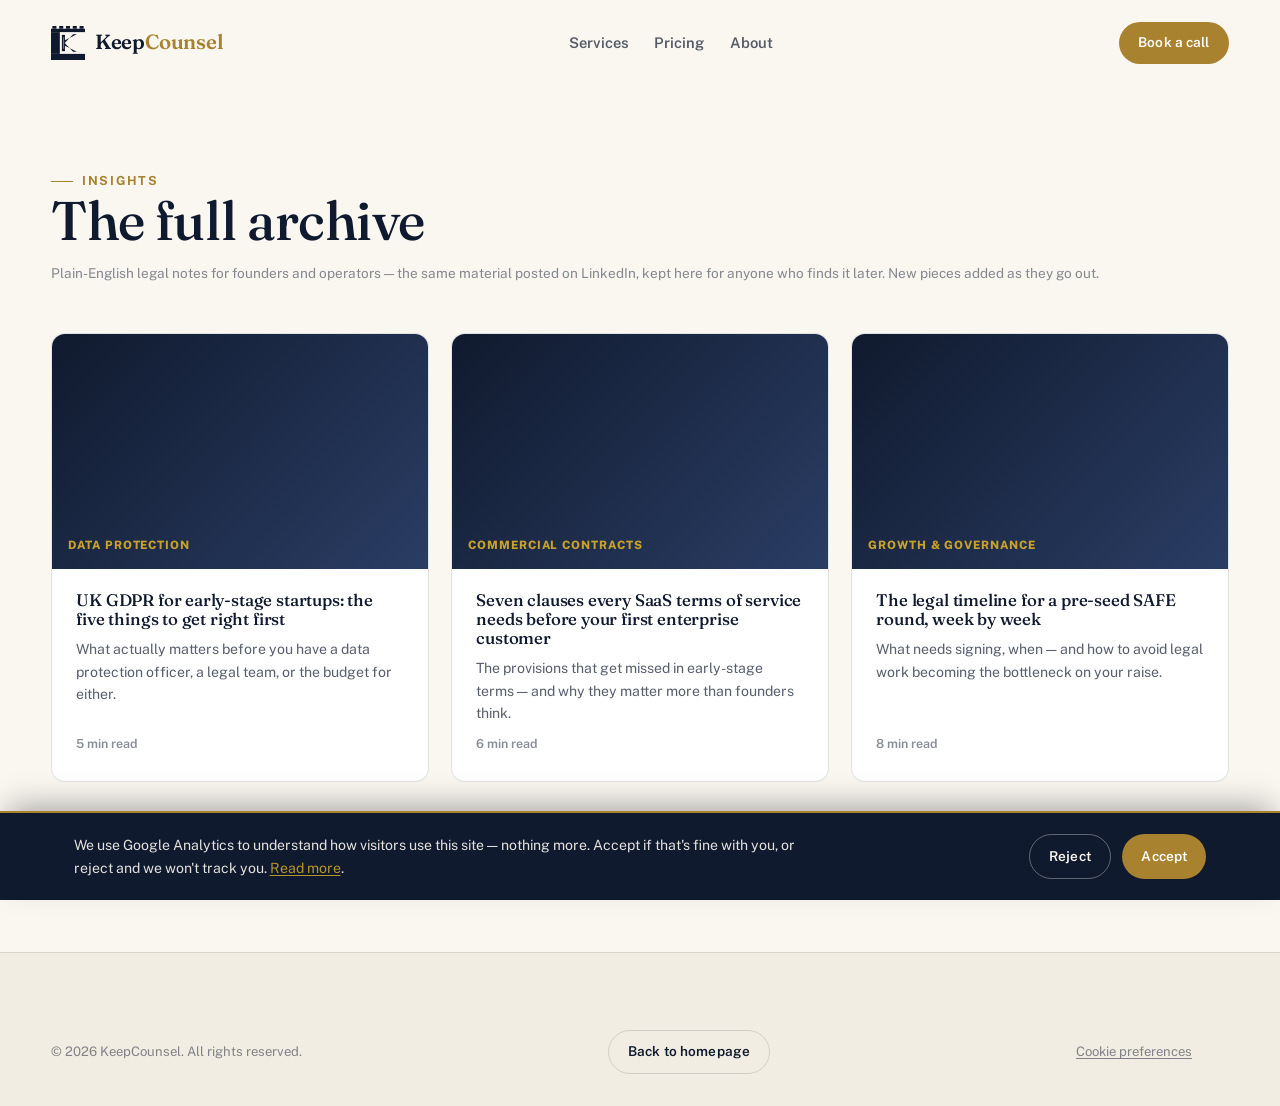
==== commit f13e255c: "Replace two-ring brand mark with 'In The Breach' keep/fortress mark (7C) across every page: nav head" ====
--- a/insights/index.html
+++ b/insights/index.html
@@ -6,7 +6,7 @@
 <title>Insights Archive — KeepCounsel</title>
 <meta name="description" content="Plain-English legal notes for startups, SaaS companies and tech platforms — the same material posted on LinkedIn, archived here.">
 <meta name="theme-color" content="#101a2e">
-<link rel="icon" href="data:image/svg+xml,%3Csvg xmlns='http://www.w3.org/2000/svg' viewBox='0 0 40 40'%3E%3Ccircle cx='15' cy='20' r='11' fill='none' stroke='%23101a2e' stroke-width='3'/%3E%3Ccircle cx='25' cy='20' r='11' fill='none' stroke='%23c9a227' stroke-width='3'/%3E%3C/svg%3E">
+<link rel="icon" href="data:image/svg+xml,%3Csvg xmlns='http://www.w3.org/2000/svg' viewBox='0 0 100 100'%3E%3Crect x='0' y='8' width='100' height='10' fill='%23101a2e'/%3E%3Crect x='4' y='0' width='12' height='8' fill='%23101a2e'/%3E%3Crect x='24' y='0' width='12' height='8' fill='%23101a2e'/%3E%3Crect x='44' y='0' width='12' height='8' fill='%23101a2e'/%3E%3Crect x='64' y='0' width='12' height='8' fill='%23101a2e'/%3E%3Crect x='84' y='0' width='12' height='8' fill='%23101a2e'/%3E%3Crect x='0' y='18' width='26' height='64' fill='%23101a2e'/%3E%3Crect x='0' y='82' width='100' height='18' fill='%23101a2e'/%3E%3Crect x='32' y='26' width='9' height='48' fill='%23101a2e'/%3E%3Crect x='35.2' y='33' width='2.6' height='34' fill='%23c9a227'/%3E%3Cpolygon points='41,42 41,49 65,24 76,24' fill='%23101a2e'/%3E%3Cpolygon points='41,51 41,58 76,76 65,76' fill='%23101a2e'/%3E%3C/svg%3E">
 <link rel="preconnect" href="https://fonts.googleapis.com">
 <link rel="preconnect" href="https://fonts.gstatic.com" crossorigin>
 <link rel="stylesheet" href="../css/styles.css">
@@ -15,7 +15,7 @@
 <a class="skip-link" href="#main">Skip to content</a>
 <header class="site-header is-scrolled">
   <div class="wrap nav-inner">
-    <a href="../index.html" class="brand"><span class="brand-mark" aria-hidden="true"><svg viewBox="0 0 40 40" fill="none" xmlns="http://www.w3.org/2000/svg"><circle cx="15" cy="20" r="11" stroke="currentColor" stroke-width="2.2"/><circle cx="25" cy="20" r="11" stroke="var(--gold)" stroke-width="2.2"/></svg></span><span class="brand-word"><span class="brand-keep">Keep</span><span class="brand-counsel">Counsel</span></span></a>
+    <a href="../index.html" class="brand"><span class="brand-mark" aria-hidden="true"><svg viewBox="0 0 100 100" fill="none" xmlns="http://www.w3.org/2000/svg"><rect x="0" y="8" width="100" height="10" fill="currentColor"/><rect x="4" y="0" width="12" height="8" fill="currentColor"/><rect x="24" y="0" width="12" height="8" fill="currentColor"/><rect x="44" y="0" width="12" height="8" fill="currentColor"/><rect x="64" y="0" width="12" height="8" fill="currentColor"/><rect x="84" y="0" width="12" height="8" fill="currentColor"/><rect x="0" y="18" width="26" height="64" fill="currentColor"/><rect x="0" y="82" width="100" height="18" fill="currentColor"/><rect x="32" y="26" width="9" height="48" fill="currentColor"/><rect x="35.2" y="33" width="2.6" height="34" fill="var(--gold)"/><polygon points="41,42 41,49 65,24 76,24" fill="currentColor"/><polygon points="41,51 41,58 76,76 65,76" fill="currentColor"/></svg></span><span class="brand-word"><span class="brand-keep">Keep</span><span class="brand-counsel">Counsel</span></span></a>
     <nav class="main-nav nav-links-desktop" aria-label="Primary">
       <a href="../index.html#services">Services</a>
       <a href="../index.html#pricing">Pricing</a>
--- a/css/styles.css
+++ b/css/styles.css
@@ -22,6 +22,9 @@
   --gold-10: rgba(169, 130, 47, 0.1);
   --gold-20: rgba(169, 130, 47, 0.22);
   --green: #34573f;
+  --red: #a63b32;
+  --red-10: rgba(166, 59, 50, 0.1);
+  --red-20: rgba(166, 59, 50, 0.28);
   --line: rgba(16, 26, 46, 0.12);
 
   /* Semantic */
@@ -433,17 +436,49 @@
 .fee-card-top { display: flex; align-items: baseline; justify-content: space-between; gap: 1rem; }
 .fee-card h3 { font-size: 1.15rem; }
 .fee-price { font-family: var(--font-display); font-size: 1.4rem; color: var(--gold); white-space: nowrap; }
+.fee-card .retainer-price-row { margin-top: 0.7rem; }
+.fee-card .price-first-month { margin-top: 0.3rem; color: var(--red); }
 .fee-card p { color: var(--fg-muted); font-size: 0.92rem; }
 
-.retainer-grid { display: grid; grid-template-columns: repeat(3, 1fr); gap: 1.4rem; }
-.retainer-card { position: relative; background: var(--surface); border: 1px solid var(--border); border-radius: var(--radius-lg); padding: 2rem 1.7rem; display: flex; flex-direction: column; }
+.retainer-grid { display: grid; grid-template-columns: repeat(4, 1fr); gap: 1.2rem; }
+.retainer-card { position: relative; background: var(--surface); border: 1px solid var(--border); border-radius: var(--radius-lg); padding: 1.8rem 1.4rem; display: flex; flex-direction: column; }
 .retainer-card.is-popular { border-color: var(--gold); box-shadow: 0 20px 45px -22px var(--gold-20); }
-.retainer-badge { position: absolute; top: -13px; left: 1.7rem; background: var(--gold); color: #fff; font-size: 0.7rem; font-weight: 800; letter-spacing: 0.06em; padding: 0.35rem 0.75rem; border-radius: 999px; text-transform: uppercase; }
-.retainer-card h3 { font-size: 1.2rem; }
-.retainer-hours { font-size: 0.85rem; color: var(--gold); font-weight: 700; margin-top: 0.4rem; }
-.retainer-price { font-family: var(--font-display); font-size: 2.1rem; margin-top: 1rem; }
-.retainer-price span { font-family: var(--font-body); font-size: 0.85rem; color: var(--fg-faint); font-weight: 600; }
-.retainer-card p.desc { color: var(--fg-muted); font-size: 0.9rem; margin-top: 0.6rem; }
+.retainer-badge { position: absolute; top: -13px; left: 1.4rem; background: var(--gold); color: #fff; font-size: 0.7rem; font-weight: 800; letter-spacing: 0.06em; padding: 0.35rem 0.75rem; border-radius: 999px; text-transform: uppercase; }
+.retainer-card h3 { font-size: 1.15rem; }
+.retainer-hours { font-size: 0.83rem; color: var(--gold); font-weight: 700; margin-top: 0.4rem; }
+.retainer-card p.desc { color: var(--fg-muted); font-size: 0.87rem; margin-top: 0.6rem; }
+
+/* ---- Retainer first-month discount pricing (crossed-out + %off) -------- */
+.retainer-price-block { margin-top: 1rem; }
+.retainer-price-row { display: flex; align-items: baseline; gap: 0.6rem; flex-wrap: wrap; }
+.price-was {
+  position: relative; display: inline-block;
+  font-family: var(--font-display); font-size: 1.3rem; color: var(--fg-faint);
+}
+.price-was span { font-family: var(--font-body); font-size: 0.72rem; font-weight: 600; }
+.price-was::after {
+  content: ''; position: absolute; left: 0; top: 52%; height: 2px; width: 0;
+  background: var(--red); transform: translateY(-50%);
+  transition: width 650ms var(--ease-out) 450ms;
+}
+.retainer-card.is-visible .price-was::after, .fee-card.is-visible .price-was::after { width: 105%; }
+.price-off {
+  font-family: var(--font-display); font-weight: 600; font-size: 1.65rem; color: var(--red);
+  display: inline-flex; align-items: baseline; gap: 0.3rem; line-height: 1;
+  opacity: 0; transform: scale(0.85); transition: opacity 380ms var(--ease-out) 950ms, transform 380ms var(--ease-out) 950ms;
+}
+.price-off small { font-family: var(--font-body); font-size: 0.68rem; font-weight: 700; text-transform: uppercase; letter-spacing: 0.04em; color: var(--red); }
+.retainer-card.is-visible .price-off, .fee-card.is-visible .price-off { opacity: 1; transform: scale(1); animation: price-off-pulse 900ms ease-out 1050ms; }
+@keyframes price-off-pulse {
+  0% { text-shadow: 0 0 0 rgba(166,59,50,0); }
+  35% { text-shadow: 0 0 14px var(--red-20); }
+  100% { text-shadow: 0 0 0 rgba(166,59,50,0); }
+}
+.price-first-month { font-family: var(--font-display); font-weight: 600; font-size: 1.05rem; color: var(--red); margin-top: 0.4rem; }
+.price-revert-note { font-size: 0.74rem; color: var(--fg-faint); margin-top: 0.2rem; }
+@media (prefers-reduced-motion: reduce) {
+  .price-was::after, .price-off { transition-duration: 1ms; animation: none; }
+}
 .retainer-list { margin-top: 1.4rem; display: flex; flex-direction: column; gap: 0.65rem; flex-grow: 1; }
 .retainer-list li { display: flex; gap: 0.6rem; font-size: 0.88rem; color: var(--fg-muted); align-items: flex-start; }
 .retainer-list svg { flex-shrink: 0; margin-top: 0.15rem; color: var(--green); }
@@ -475,6 +510,55 @@
 .about-copy p:first-of-type { font-size: var(--fs-lead); color: var(--fg); }
 
 /* ---- Downloadable guide (lead capture) -----------------------------------*/
+.freebie-grid { display: grid; grid-template-columns: repeat(3, 1fr); gap: 1.4rem; margin-bottom: 2rem; }
+.freebie-card {
+  position: relative;
+  background: var(--surface); border: 1px solid var(--border); border-radius: var(--radius-md);
+  padding: 1.6rem; display: flex; flex-direction: column;
+}
+.freebie-page-badge {
+  position: absolute; top: 1.3rem; right: 1.3rem;
+  background: var(--gold-10); border: 1px solid var(--gold-20); color: var(--gold);
+  font-family: var(--font-body); font-weight: 800; font-size: 0.68rem; letter-spacing: 0.05em; text-transform: uppercase;
+  padding: 0.3rem 0.65rem; border-radius: 999px;
+}
+.freebie-card h3 { font-size: var(--fs-h3); margin: 1rem 0 0.6rem; padding-right: 4.5rem; }
+.freebie-card > p { color: var(--fg-muted); font-size: 0.9rem; margin: 0; }
+.freebie-card .freebie-claim {
+  font-family: var(--font-display); font-style: italic; color: var(--gold);
+  font-size: 0.95rem; line-height: 1.4; margin-top: 0.9rem;
+}
+.freebie-card .tags { display: flex; flex-wrap: wrap; gap: 0.4rem; margin-top: 1.1rem; }
+.freebie-card .tags span { font-size: 0.72rem; font-weight: 700; letter-spacing: 0.03em; color: var(--fg-faint); background: var(--bg-alt); padding: 0.28rem 0.6rem; border-radius: 999px; }
+.freebie-btn { margin-top: 1.4rem; }
+
+.lead-resource-picks { display: flex; flex-direction: column; gap: 0.6rem; margin-bottom: 0.4rem; }
+.resource-pick { display: flex; align-items: center; gap: 0.6rem; font-size: 0.88rem; color: var(--fg); cursor: pointer; }
+.resource-pick input { width: 16px; height: 16px; accent-color: var(--gold); flex-shrink: 0; }
+
+/* ---- Freebie modal --------------------------------------------------- */
+.modal-overlay {
+  position: fixed; inset: 0; z-index: 2000; display: flex; align-items: center; justify-content: center;
+  padding: 1.5rem; background: rgba(16, 26, 46, 0.55);
+  opacity: 0; pointer-events: none; transition: opacity 0.25s var(--ease-out);
+}
+.modal-overlay.is-open { opacity: 1; pointer-events: auto; }
+.modal-box {
+  background: var(--paper); border-radius: var(--radius-lg); padding: clamp(1.6rem, 4vw, 2.4rem);
+  max-width: 26rem; width: 100%; max-height: 90vh; overflow-y: auto; position: relative;
+  box-shadow: 0 30px 60px -20px rgba(0, 0, 0, 0.45);
+  transform: translateY(14px); transition: transform 0.25s var(--ease-out);
+}
+.modal-overlay.is-open .modal-box { transform: translateY(0); }
+.modal-box h3 { font-size: var(--fs-h2); margin-bottom: 0.4rem; padding-right: 2rem; }
+.modal-sub { color: var(--fg-muted); font-size: 0.92rem; margin-bottom: 1.2rem; }
+.modal-close {
+  position: absolute; top: 1.1rem; right: 1.1rem; width: 32px; height: 32px; border-radius: 50%;
+  display: flex; align-items: center; justify-content: center; color: var(--fg-faint);
+  background: var(--bg-alt); border: 1px solid var(--border);
+}
+.modal-close:hover { color: var(--fg); border-color: var(--ink-20); }
+
 .lead-panel {
   background: var(--surface); border: 1px solid var(--border); border-radius: var(--radius-lg);
   padding: clamp(1.8rem, 4vw, 3rem); display: grid; grid-template-columns: 1.1fr 0.9fr; gap: clamp(2rem, 4vw, 3.5rem); align-items: center;
@@ -519,6 +603,14 @@
 .dropzone-file button { color: var(--fg-faint); flex-shrink: 0; }
 .dropzone-note { font-size: 0.78rem; color: var(--fg-faint); margin-top: 0.9rem; text-align: center; }
 
+.ai-review-form { margin-top: 0; }
+.ai-review-form .field { margin-top: 1rem; margin-bottom: 0; }
+.ai-review-form .field label { color: var(--fg); }
+.ai-review-form .field input { background: var(--surface); border: 1px solid var(--border); color: var(--fg); }
+.ai-review-form .field input::placeholder { color: var(--fg-faint); }
+.ai-review-form .field input:focus { border-color: var(--gold); outline: none; }
+.ai-review-form .btn { margin-top: 1.3rem; }
+
 .ai-review-copy h3 { font-size: var(--fs-h2); margin-bottom: 0.9rem; }
 .ai-review-copy p { color: var(--fg-muted); margin-bottom: 1.2rem; }
 .ai-review-points { display: flex; flex-direction: column; gap: 0.7rem; margin-top: 1.2rem; }
@@ -543,14 +635,15 @@
 
 /* ---- Pricing extras: discount callout + payment options ----------------*/
 .discount-callout {
-  display: flex; align-items: center; gap: 1rem; flex-wrap: wrap;
   background: linear-gradient(120deg, var(--gold-10), transparent);
   border: 1px solid var(--gold-20); border-radius: var(--radius-md);
   padding: 1.2rem 1.5rem; margin-bottom: 1.8rem;
 }
+.discount-callout p { margin: 0; }
 .discount-callout .badge-lg {
-  flex-shrink: 0; background: var(--gold); color: #fff; font-family: var(--font-display); font-weight: 600;
-  font-size: 1.1rem; padding: 0.6rem 1.1rem; border-radius: var(--radius-sm); white-space: nowrap;
+  display: inline-block; vertical-align: middle; background: var(--gold); color: #fff; font-family: var(--font-display); font-weight: 600;
+  font-size: 1.1rem; padding: 0.4rem 0.9rem; border-radius: var(--radius-sm); white-space: nowrap; margin-right: 0.5rem;
+  line-height: 1.5;
 }
 .discount-callout p { margin: 0; font-size: 0.92rem; color: var(--fg); }
 .discount-callout strong { color: var(--gold); }
@@ -768,10 +861,13 @@
 @media (max-width: 640px) { .legal-toc ol { grid-template-columns: 1fr; } }
 
 /* ---- Responsive ---------------------------------------------------------*/
+@media (max-width: 1180px) {
+  .retainer-grid { grid-template-columns: repeat(2, 1fr); max-width: 44rem; margin-inline: auto; }
+}
 @media (max-width: 1020px) {
   .hero-grid { grid-template-columns: 1fr; }
   .hero-panel { max-width: 32rem; }
-  .services-grid { grid-template-columns: repeat(2, 1fr); }
+  .services-grid, .freebie-grid { grid-template-columns: repeat(2, 1fr); }
   .process-list { grid-template-columns: repeat(2, 1fr); }
   .retainer-grid { grid-template-columns: 1fr; max-width: 26rem; margin-inline: auto; }
   .fee-grid { grid-template-columns: 1fr; }
@@ -788,7 +884,7 @@
 @media (max-width: 720px) {
   .nav-links-desktop, .nav-cta .btn-ghost { display: none; }
   .nav-toggle { display: flex; }
-  .services-grid, .process-list, .insight-grid, .tier-grid { grid-template-columns: 1fr; }
+  .services-grid, .process-list, .insight-grid, .tier-grid, .freebie-grid { grid-template-columns: 1fr; }
   .trust-strip .wrap { justify-content: flex-start; gap: 0.6rem; }
   .footer-top { grid-template-columns: 1fr; gap: 2rem; }
   .hero-stat-grid { gap: 1.2rem; }
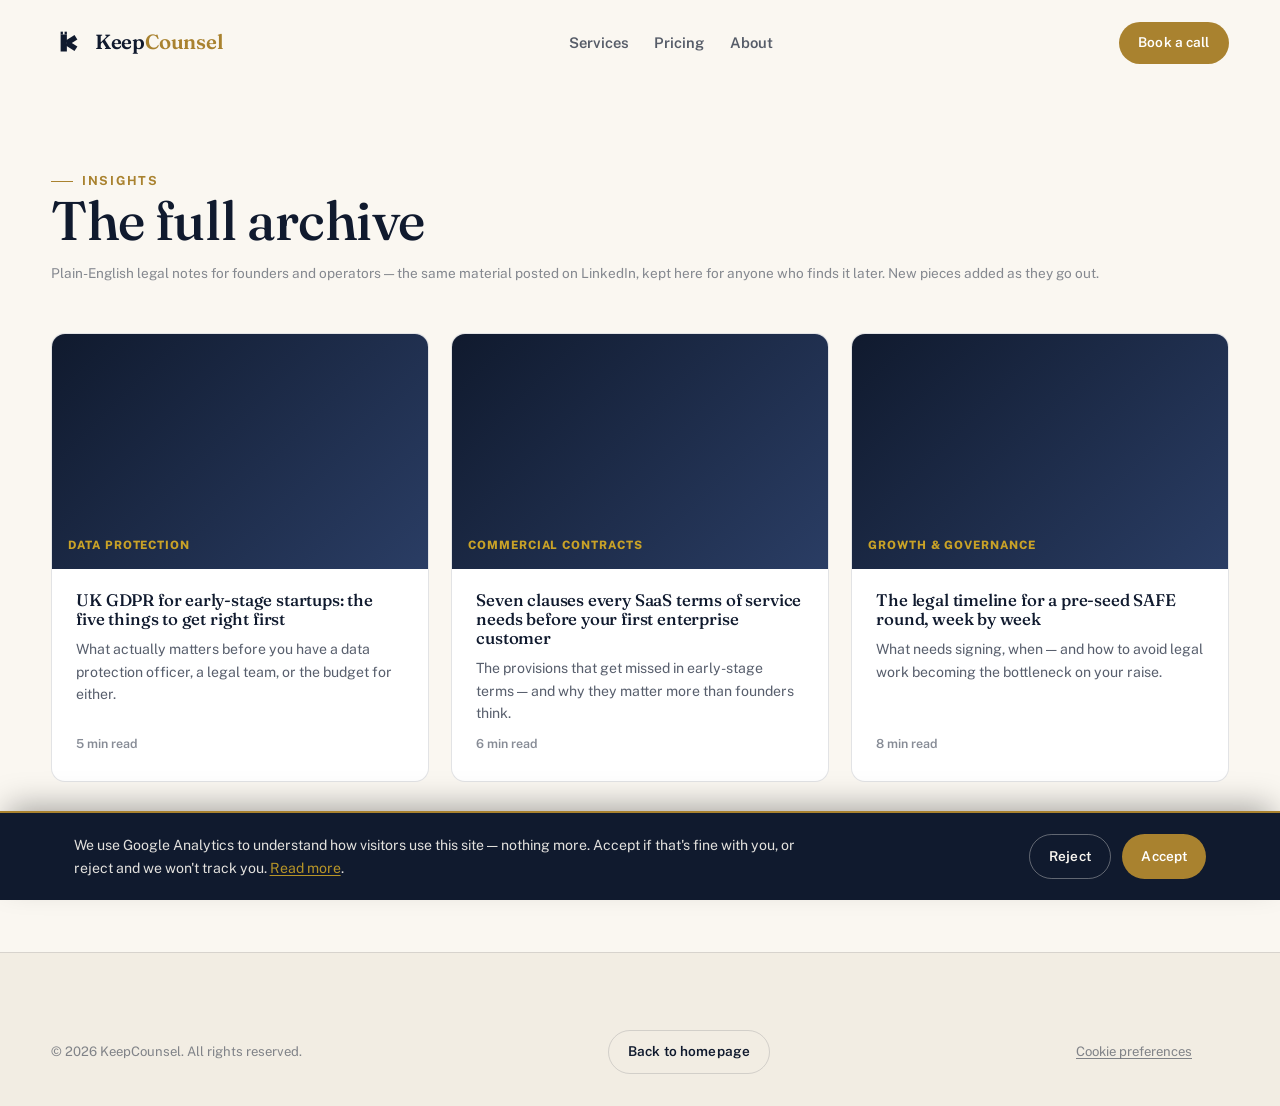
==== commit 3469313b: "Correct the brand mark to the actual authoritative geometry from the Claude Design handoff: reduced " ====
--- a/insights/index.html
+++ b/insights/index.html
@@ -6,7 +6,7 @@
 <title>Insights Archive — KeepCounsel</title>
 <meta name="description" content="Plain-English legal notes for startups, SaaS companies and tech platforms — the same material posted on LinkedIn, archived here.">
 <meta name="theme-color" content="#101a2e">
-<link rel="icon" href="data:image/svg+xml,%3Csvg xmlns='http://www.w3.org/2000/svg' viewBox='0 0 100 100'%3E%3Crect x='0' y='8' width='100' height='10' fill='%23101a2e'/%3E%3Crect x='4' y='0' width='12' height='8' fill='%23101a2e'/%3E%3Crect x='24' y='0' width='12' height='8' fill='%23101a2e'/%3E%3Crect x='44' y='0' width='12' height='8' fill='%23101a2e'/%3E%3Crect x='64' y='0' width='12' height='8' fill='%23101a2e'/%3E%3Crect x='84' y='0' width='12' height='8' fill='%23101a2e'/%3E%3Crect x='0' y='18' width='26' height='64' fill='%23101a2e'/%3E%3Crect x='0' y='82' width='100' height='18' fill='%23101a2e'/%3E%3Crect x='32' y='26' width='9' height='48' fill='%23101a2e'/%3E%3Crect x='35.2' y='33' width='2.6' height='34' fill='%23c9a227'/%3E%3Cpolygon points='41,42 41,49 65,24 76,24' fill='%23101a2e'/%3E%3Cpolygon points='41,51 41,58 76,76 65,76' fill='%23101a2e'/%3E%3C/svg%3E">
+<link rel="icon" href="data:image/svg+xml,%3Csvg xmlns='http://www.w3.org/2000/svg' viewBox='0 0 120 120'%3E%3Crect x='34' y='20' width='8' height='10' fill='%23101a2e'/%3E%3Crect x='48' y='20' width='8' height='10' fill='%23101a2e'/%3E%3Crect x='34' y='30' width='22' height='60' fill='%23101a2e'/%3E%3Cpath d='M56 60 L88 40' stroke='%23101a2e' stroke-width='19'/%3E%3Cpath d='M56 60 L88 80' stroke='%23101a2e' stroke-width='19'/%3E%3C/svg%3E">
 <link rel="preconnect" href="https://fonts.googleapis.com">
 <link rel="preconnect" href="https://fonts.gstatic.com" crossorigin>
 <link rel="stylesheet" href="../css/styles.css">
@@ -15,7 +15,7 @@
 <a class="skip-link" href="#main">Skip to content</a>
 <header class="site-header is-scrolled">
   <div class="wrap nav-inner">
-    <a href="../index.html" class="brand"><span class="brand-mark" aria-hidden="true"><svg viewBox="0 0 100 100" fill="none" xmlns="http://www.w3.org/2000/svg"><rect x="0" y="8" width="100" height="10" fill="currentColor"/><rect x="4" y="0" width="12" height="8" fill="currentColor"/><rect x="24" y="0" width="12" height="8" fill="currentColor"/><rect x="44" y="0" width="12" height="8" fill="currentColor"/><rect x="64" y="0" width="12" height="8" fill="currentColor"/><rect x="84" y="0" width="12" height="8" fill="currentColor"/><rect x="0" y="18" width="26" height="64" fill="currentColor"/><rect x="0" y="82" width="100" height="18" fill="currentColor"/><rect x="32" y="26" width="9" height="48" fill="currentColor"/><rect x="35.2" y="33" width="2.6" height="34" fill="var(--gold)"/><polygon points="41,42 41,49 65,24 76,24" fill="currentColor"/><polygon points="41,51 41,58 76,76 65,76" fill="currentColor"/></svg></span><span class="brand-word"><span class="brand-keep">Keep</span><span class="brand-counsel">Counsel</span></span></a>
+    <a href="../index.html" class="brand"><span class="brand-mark" aria-hidden="true"><svg viewBox="0 0 120 120" fill="none" xmlns="http://www.w3.org/2000/svg"><rect x="34" y="20" width="8" height="10" fill="currentColor"/><rect x="48" y="20" width="8" height="10" fill="currentColor"/><rect x="34" y="30" width="22" height="60" fill="currentColor"/><path d="M56 60 L88 40" stroke="currentColor" stroke-width="19"/><path d="M56 60 L88 80" stroke="currentColor" stroke-width="19"/></svg></span><span class="brand-word"><span class="brand-keep">Keep</span><span class="brand-counsel">Counsel</span></span></a>
     <nav class="main-nav nav-links-desktop" aria-label="Primary">
       <a href="../index.html#services">Services</a>
       <a href="../index.html#pricing">Pricing</a>
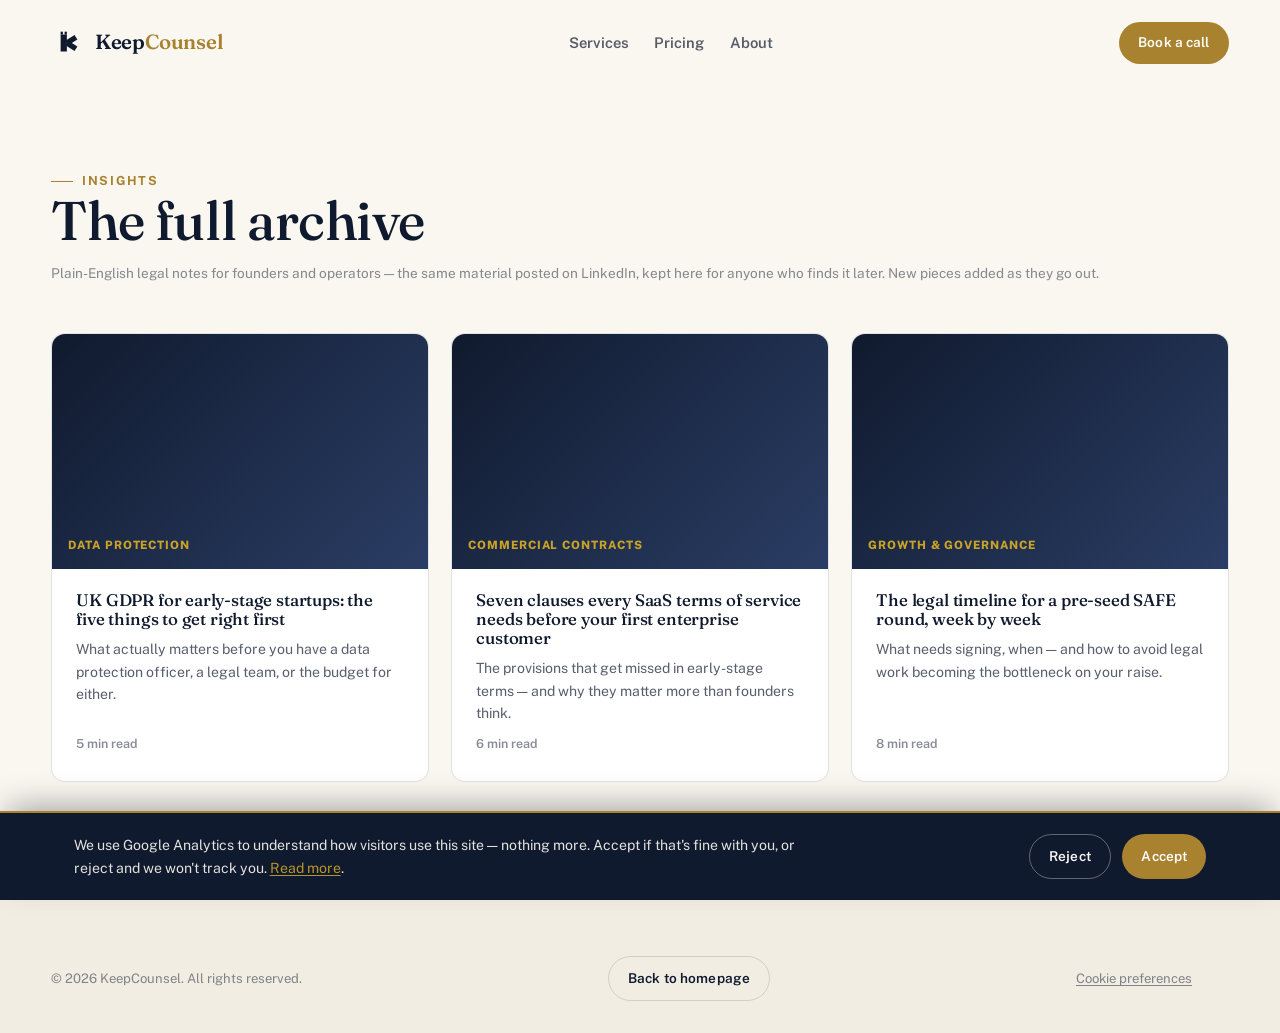
==== commit b8fb78fe: "Remove leaked internal notes and unfilled placeholders from live pages: privacy.html date/retention," ====
--- a/insights/index.html
+++ b/insights/index.html
@@ -58,7 +58,6 @@
       </a>
     </div>
 
-    <p style="margin-top:3rem;color:var(--fg-muted);">Adding a new one? Duplicate the last article file, swap the content, and add a card here — that's the whole workflow, no CMS required.</p>
   </div>
 </main>
 
--- a/css/styles.css
+++ b/css/styles.css
@@ -183,7 +183,7 @@
 .site-header {
   position: sticky;
   inset-inline: 0;
-  top: 0;
+  top: var(--preheader-h, 0px);
   z-index: 100;
   padding-block: 1.35rem;
   background: var(--bg);
@@ -323,6 +323,20 @@
 .hero-panel-quote cite { display: block; margin-top: 0.9rem; font-family: var(--font-body); font-style: normal; font-size: 0.8rem; color: rgba(250,247,241,0.62); }
 
 /* ---- Logo / trust strip ---------------------------------------------- */
+.retainer-callout { background: var(--ink); }
+.retainer-callout-inner { display: flex; flex-wrap: wrap; align-items: center; justify-content: center; gap: 0.6rem 1.6rem; padding-block: 0.85rem; text-align: center; }
+.retainer-callout-text { display: flex; align-items: center; gap: 0.55rem; color: var(--paper); font-size: 0.86rem; }
+.retainer-callout-text svg { color: var(--gold-bright); flex-shrink: 0; }
+.discount-flag {
+  display: inline-block; color: #fff; background: var(--red); font-weight: 700;
+  padding: 0.1rem 0.5rem; border-radius: 999px; white-space: nowrap;
+  box-shadow: 0 0 0 1px rgba(255,255,255,0.12) inset;
+}
+.retainer-callout-link { display: inline-flex; align-items: center; gap: 0.4rem; color: var(--gold-bright); font-weight: 600; font-size: 0.86rem; text-decoration: none; white-space: nowrap; }
+.retainer-callout-link:hover { text-decoration: underline; text-underline-offset: 3px; }
+.retainer-callout-link svg { transition: transform var(--dur-fast) var(--ease-out); }
+.retainer-callout-link:hover svg { transform: translateX(3px); }
+
 .trust-strip { border-top: 1px solid var(--border); border-bottom: 1px solid var(--border); background: var(--surface); }
 .trust-strip .wrap { display: flex; flex-wrap: wrap; align-items: center; justify-content: center; gap: 0.7rem; padding-block: 1.7rem; }
 .trust-item {
@@ -358,6 +372,7 @@
 
 /* ---- Sectors ------------------------------------------------------------*/
 .sector-row { display: flex; flex-wrap: wrap; gap: 0.9rem; }
+.sector-note { margin-top: 1.1rem; font-size: 0.95rem; color: var(--fg-muted); }
 .sector-pill {
   display: flex; align-items: center; gap: 0.7rem;
   padding: 0.85rem 1.3rem;
@@ -479,7 +494,9 @@
 @media (prefers-reduced-motion: reduce) {
   .price-was::after, .price-off { transition-duration: 1ms; animation: none; }
 }
+.retainer-includes { margin-top: 1.4rem; font-size: 0.82rem; font-weight: 700; color: var(--gold); }
 .retainer-list { margin-top: 1.4rem; display: flex; flex-direction: column; gap: 0.65rem; flex-grow: 1; }
+.retainer-includes + .retainer-list { margin-top: 0.6rem; }
 .retainer-list li { display: flex; gap: 0.6rem; font-size: 0.88rem; color: var(--fg-muted); align-items: flex-start; }
 .retainer-list svg { flex-shrink: 0; margin-top: 0.15rem; color: var(--green); }
 .retainer-card .btn { margin-top: 1.6rem; }
@@ -506,6 +523,47 @@
 }
 .credential-card strong { display: block; font-size: 1rem; margin-bottom: 0.35rem; }
 .credential-card span { color: var(--fg-muted); font-size: 0.9rem; }
+
+/* ---- Traditional firm vs KeepCounsel comparison ------------------------ */
+.compare-scroll { overflow-x: auto; overflow-y: hidden; margin-top: 2.4rem; -webkit-overflow-scrolling: touch; border: 1px solid var(--border); border-radius: var(--radius-md); }
+.compare-table { min-width: 488px; }
+.compare-row { display: grid; grid-template-columns: minmax(108px, 1.1fr) minmax(190px, 1fr) minmax(190px, 1fr); }
+.compare-row + .compare-row { border-top: 1px solid var(--border); }
+.compare-row > div { padding: 1.1rem 1.4rem; font-size: 0.92rem; line-height: 1.45; }
+.compare-head { background: var(--bg-alt); }
+.compare-head > div { padding-block: 0.9rem; font-size: 0.74rem; font-weight: 700; text-transform: uppercase; letter-spacing: 0.05em; color: var(--fg-faint); }
+.compare-head .compare-us { color: var(--gold); background: none; }
+.compare-label { font-weight: 700; color: var(--fg); background: var(--surface); position: sticky; left: 0; z-index: 1; }
+.compare-them { color: var(--fg-muted); }
+.compare-us { color: var(--fg); background: var(--gold-10); display: flex; align-items: flex-start; gap: 0.55rem; font-weight: 600; }
+.compare-us svg { flex-shrink: 0; color: var(--gold); margin-top: 0.15rem; }
+.compare-scroll-hint { display: none; }
+@media (max-width: 640px) {
+  /* No horizontal scrolling on mobile — each row becomes its own compact
+     label + side-by-side (Them | Us) mini-comparison, so it's still a
+     genuine at-a-glance comparison, just stacked row by row. */
+  .compare-scroll { overflow-x: visible; border: none; margin-top: 1.8rem; }
+  .compare-table { min-width: 0; border: 1px solid var(--border); border-radius: var(--radius-md); overflow: hidden; }
+  .compare-head { display: none; }
+  .compare-row {
+    grid-template-columns: 1fr 1fr;
+    grid-template-areas: "label label" "them us";
+  }
+  .compare-row > div { padding: 0.6rem 0.85rem; font-size: 0.82rem; line-height: 1.38; }
+  .compare-label {
+    grid-area: label; position: static; box-shadow: none;
+    padding: 0.85rem 0.85rem 0.3rem; font-size: 0.86rem;
+  }
+  .compare-them { grid-area: them; padding-bottom: 0.85rem; border-right: 1px solid var(--border); }
+  .compare-us { grid-area: us; padding-bottom: 0.85rem; }
+  .compare-them::before, .compare-us::before {
+    display: block; font-size: 0.63rem; font-weight: 700; text-transform: uppercase;
+    letter-spacing: 0.03em; margin-bottom: 0.3rem;
+  }
+  .compare-them::before { content: 'Traditional firm'; color: var(--fg-faint); }
+  .compare-us::before { content: 'KeepCounsel'; width: 100%; color: var(--gold); }
+  .compare-us { flex-wrap: wrap; }
+}
 .about-copy p { color: var(--fg-muted); margin-bottom: 1.1rem; }
 .about-copy p:first-of-type { font-size: var(--fs-lead); color: var(--fg); }
 
@@ -641,8 +699,8 @@
 }
 .discount-callout p { margin: 0; }
 .discount-callout .badge-lg {
-  display: inline-block; vertical-align: middle; background: var(--gold); color: #fff; font-family: var(--font-display); font-weight: 600;
-  font-size: 1.1rem; padding: 0.4rem 0.9rem; border-radius: var(--radius-sm); white-space: nowrap; margin-right: 0.5rem;
+  display: inline-block; vertical-align: middle; background: var(--red); color: #fff; font-family: var(--font-display); font-weight: 600;
+  font-size: 1.1rem; padding: 0.4rem 0.9rem; border-radius: 999px; white-space: nowrap; margin-right: 0.5rem;
   line-height: 1.5;
 }
 .discount-callout p { margin: 0; font-size: 0.92rem; color: var(--fg); }
@@ -794,7 +852,10 @@
 @media (prefers-reduced-motion: reduce) { .hero h1 .hl::after { animation: none; transform: scaleX(1); } }
 
 /* ---- Utility banner (announcement) --------------------------------------*/
-.pre-header { background: var(--ink); color: var(--paper); text-align: center; padding: 0.55rem 1rem; font-size: 0.8rem; font-weight: 600; letter-spacing: 0.02em; }
+.pre-header {
+  position: sticky; top: 0; z-index: 101;
+  background: var(--ink); color: var(--paper); text-align: center; padding: 0.55rem 1rem; font-size: 0.8rem; font-weight: 600; letter-spacing: 0.02em;
+}
 .pre-header a { text-decoration: underline; text-underline-offset: 2px; color: var(--gold-bright); }
 
 /* ---- Legal pages ---------------------------------------------------------*/
